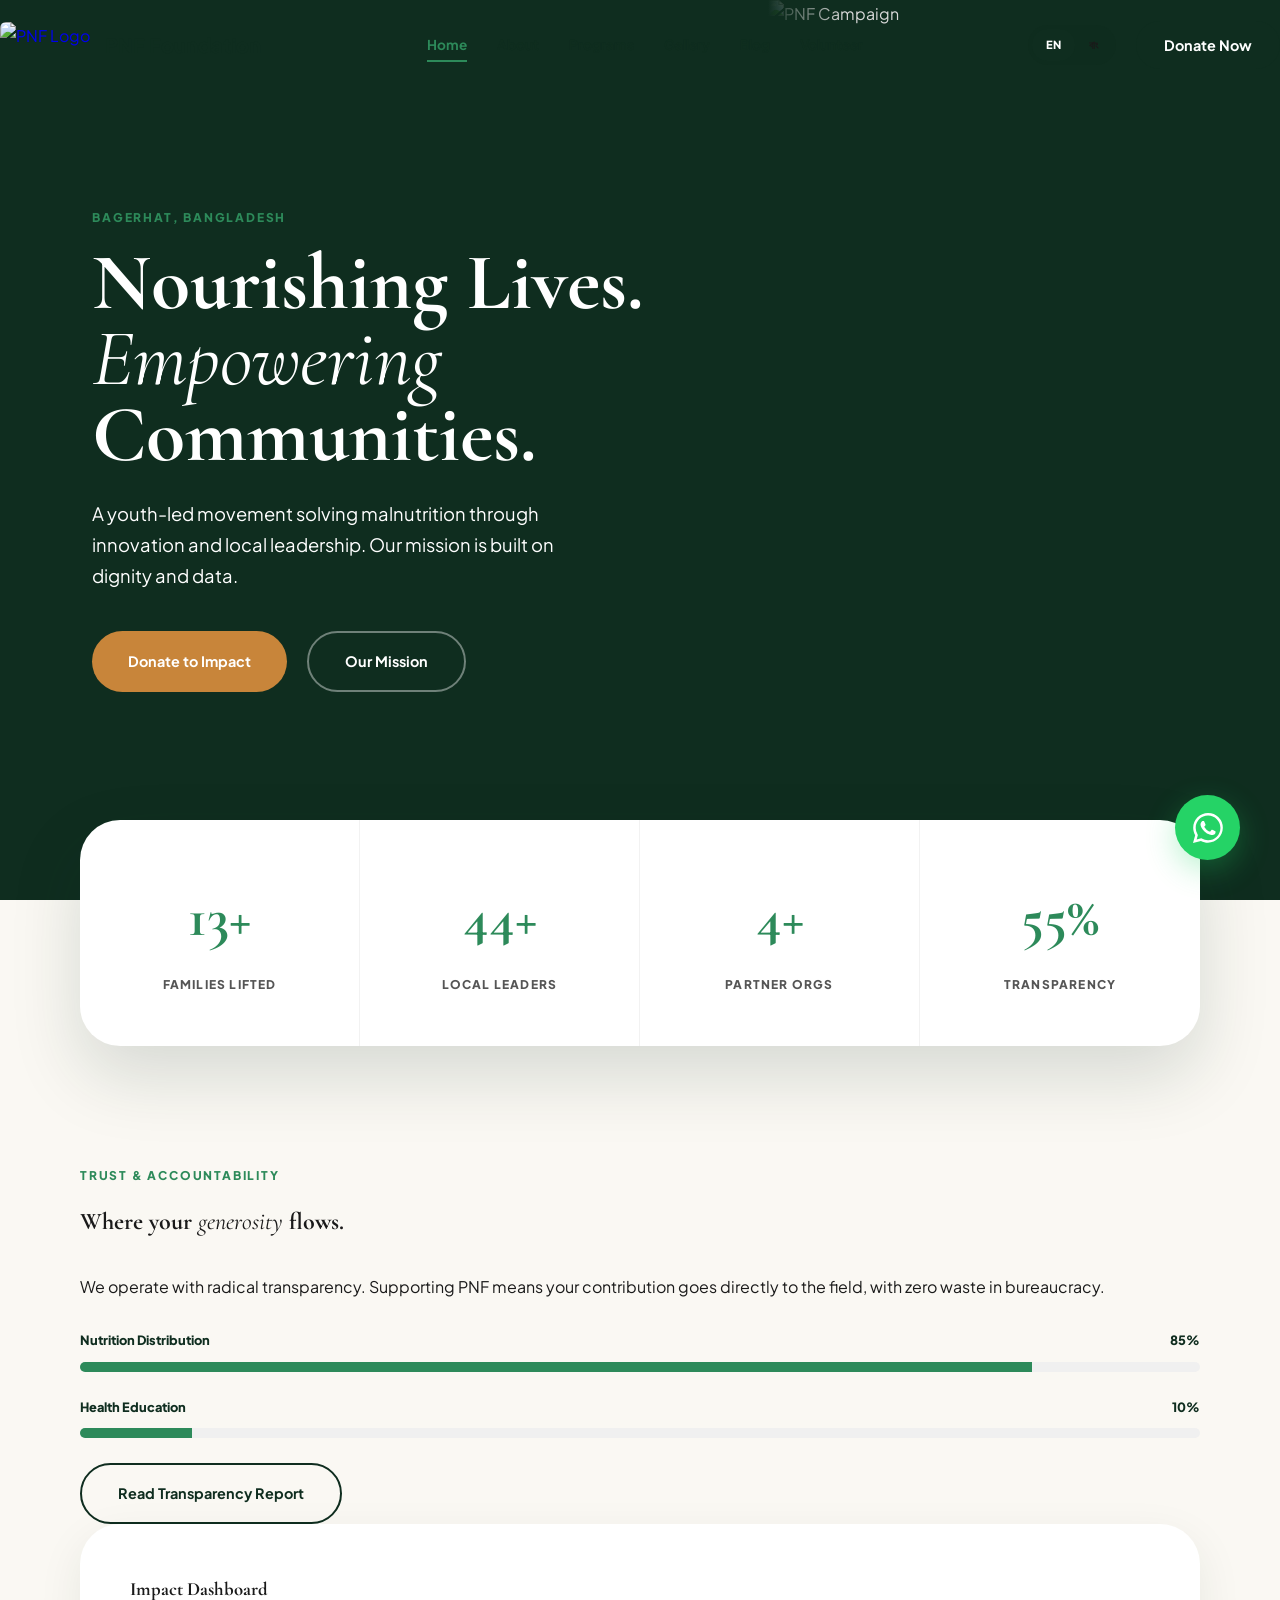
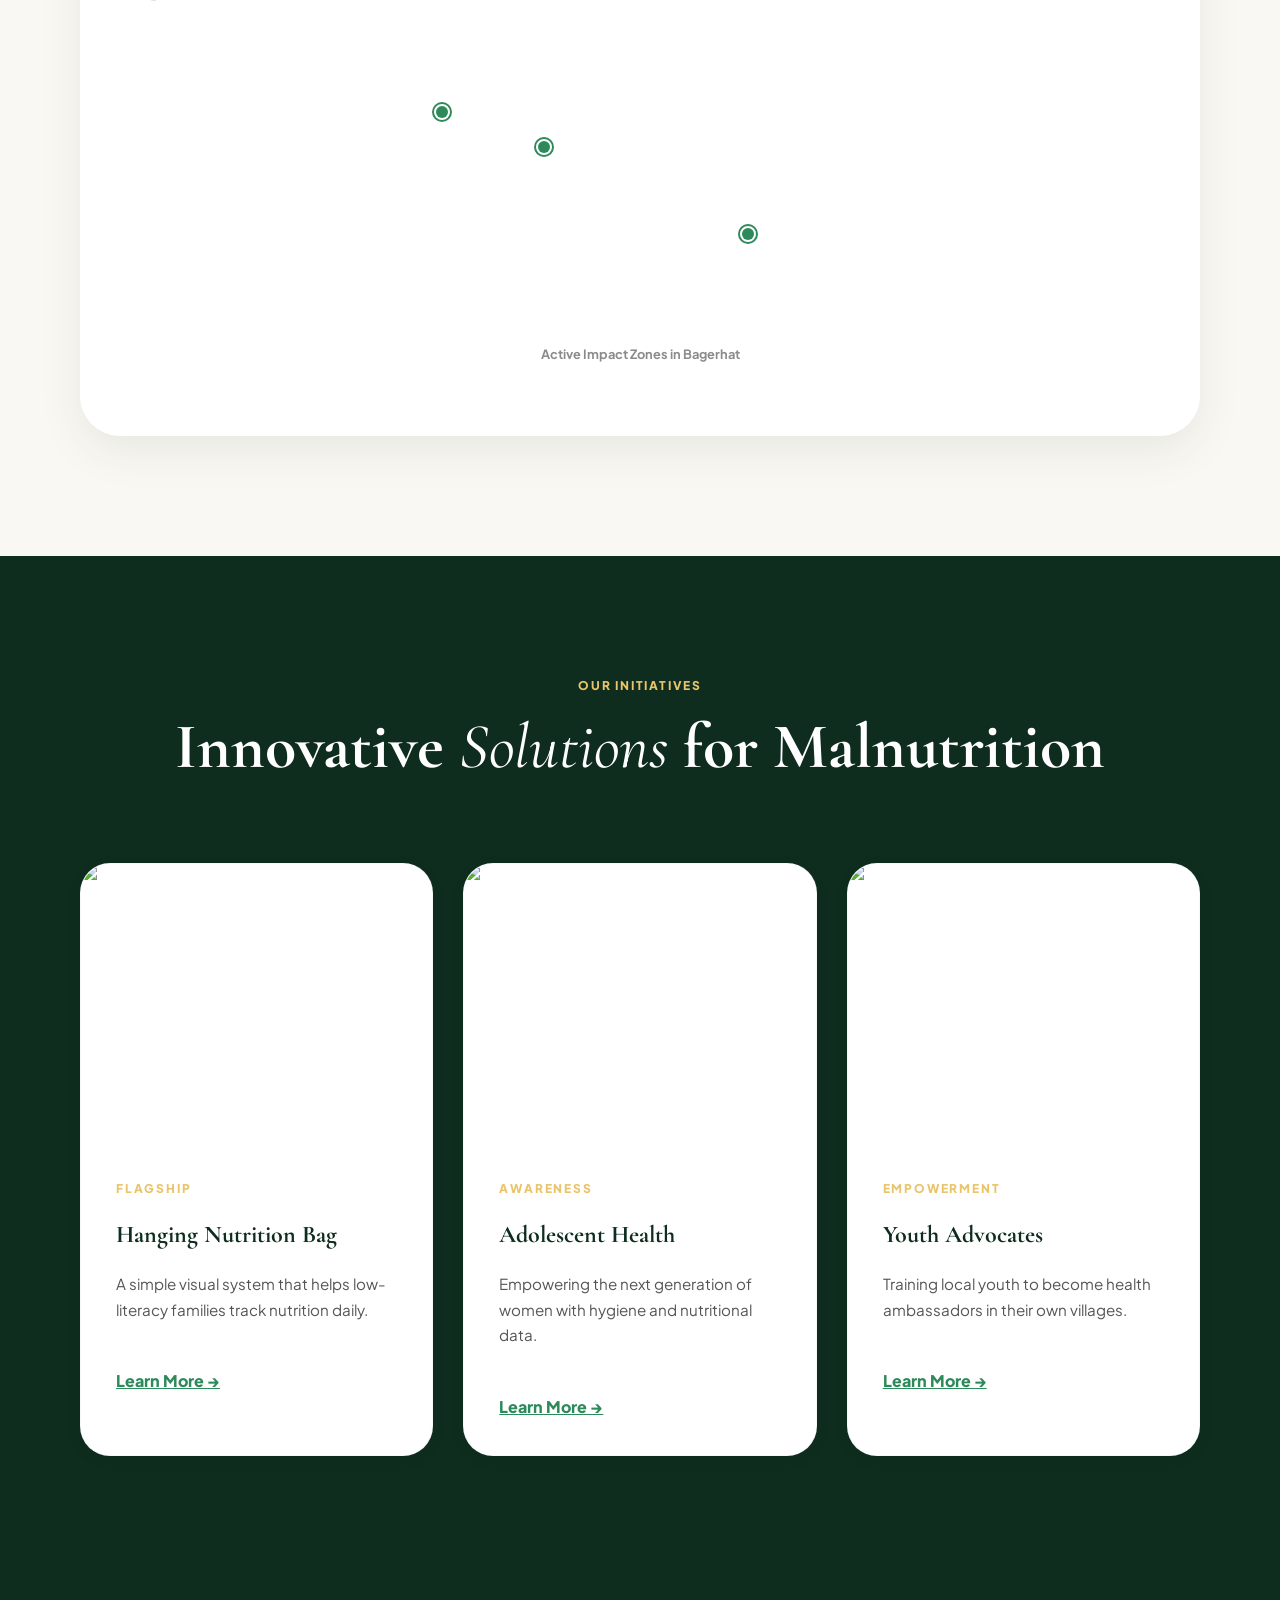
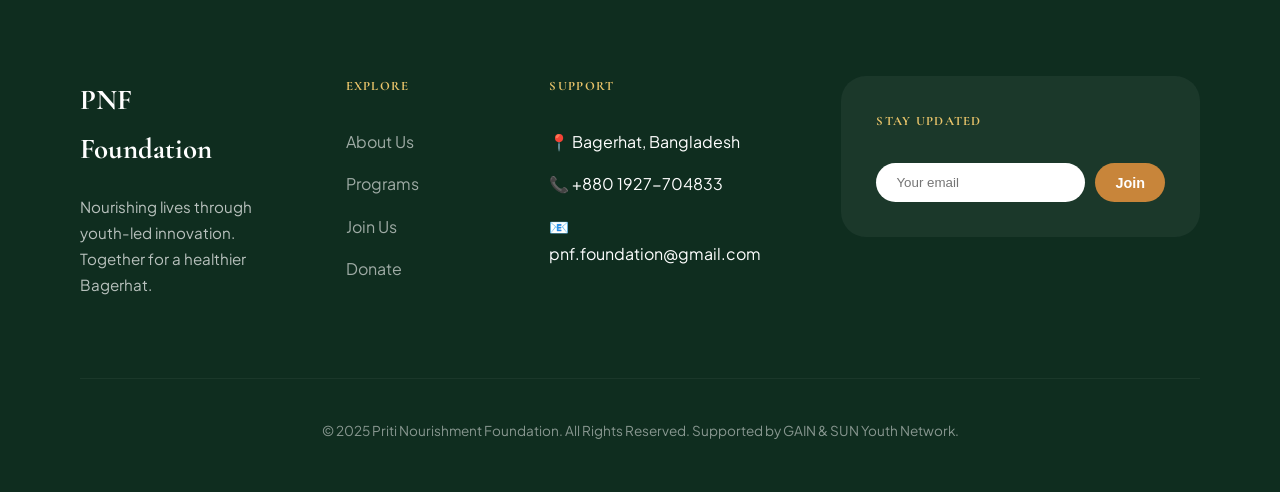
==== index.html @ c85ce401 "reponsive done" ====
<!DOCTYPE html>
<html lang="en">

<head>
    <meta charset="UTF-8">
    <meta name="viewport" content="width=device-width, initial-scale=1.0">
    <title>Priti Nourishment Foundation | Nourishing Hope</title>
    <link rel="stylesheet" href="css/style.css">
    <link
        href="https://fonts.googleapis.com/css2?family=Cormorant+Garamond:ital,wght@0,600;0,700;1,500&family=Plus+Jakarta+Sans:wght@400;600;800&family=Hind+Siliguri:wght@400;700&display=swap"
        rel="stylesheet">
</head>

<body class="lang-en">

    <!-- Navbar -->
    <nav class="navbar">
        <div class="nav-container">
            <a href="index.html" class="logo">
                <img src="data/logo/logo%20of%20pnf.jpeg" alt="PNF Logo">
                <span class="logo-title">PNF Foundation</span>
            </a>
            <div class="nav-links">
                <a href="index.html">Home</a>
                <a href="about.html">About</a>
                <a href="programs.html">Programs</a>
                <a href="gallery.html">Gallery</a>
                <a href="blog.html">Blog</a>
                <a href="volunteer.html">Volunteer</a>
            </div>
            <div class="nav-cta" style="display: flex; align-items: center; gap: 20px;">
                <div class="lang-switcher">
                    <span class="lang-btn active" onclick="switchLang('en')">EN</span>
                    <span class="lang-btn" onclick="switchLang('bn')">বাং</span>
                </div>
                <a href="donate.html" class="btn btn-primary" style="padding: 12px 28px;">Donate Now</a>
            </div>
            <button class="mobile-menu-btn" aria-label="Toggle menu">
                <span></span>
                <span></span>
                <span></span>
            </button>
        </div>
    </nav>

    <!-- Hero Editorial -->
    <section class="hero">
        <div class="hero-content">
            <span class="eyebrow reveal">Bagerhat, Bangladesh</span>
            <h1 class="reveal en-content">Nourishing Lives.<br><span class="serif-italic">Empowering</span> Communities.
            </h1>
            <h1 class="reveal bn-content">জীবন পুষ্টিকর করি।<br><span class="serif-italic">সমাজকে</span> শক্তিশালী করি।
            </h1>
            <p class="reveal en-content">A youth-led movement solving malnutrition through innovation and local
                leadership. Our mission is built on dignity and data.</p>
            <p class="reveal bn-content">বাগেরহাটের তরুণ প্রজন্মের এক উদ্যোগ। উদ্ভাবন এবং নেতৃত্বের মাধ্যমে আমরা
                নিরলসভাবে কাজ করছি পুষ্টিহীনতা দূর করতে।</p>
            <div class="hero-actions reveal" style="display: flex; gap: 20px;">
                <a href="donate.html" class="btn btn-gold">Donate to Impact</a>
                <a href="about.html" class="btn btn-outline"
                    style="border-color: rgba(255,255,255,0.4); color: white;">Our Mission</a>
            </div>
        </div>
        <div class="hero-image">
            <img src="img/Campaign....jpg" alt="PNF Campaign">
        </div>
    </section>

    <!-- Impact Stats Floating -->
    <div class="container reveal">
        <div class="impact-grid">
            <div class="impact-card">
                <span class="impact-num" data-target="25">0</span>
                <p class="en-content">Families Lifted</p>
                <p class="bn-content">সহায়াপ্রাপ্ত পরিবার</p>
            </div>
            <div class="impact-card">
                <span class="impact-num" data-target="80">0</span>
                <p class="en-content">Local Leaders</p>
                <p class="bn-content">সক্রিয় স্বেচ্ছাসেবক</p>
            </div>
            <div class="impact-card">
                <span class="impact-num" data-target="8">0</span>
                <p class="en-content">Partner Orgs</p>
                <p class="bn-content">সহযোগী সংস্থা</p>
            </div>
            <div class="impact-card">
                <span class="impact-num" data-target="100">0</span>
                <p class="en-content">Transparency</p>
                <p class="bn-content">পুরোপুরি স্বচ্ছতা</p>
            </div>
        </div>
    </div>

    <!-- Editorial Feature: Transparency -->
    <section class="section">
        <div class="container editorial-grid">
            <div class="reveal">
                <span class="eyebrow">Trust & Accountability</span>
                <h2 class="en-content">Where your <span class="serif-italic">generosity</span> flows.</h2>
                <h2 class="bn-content">আপনার সাহায্যের <span class="serif-italic">সঠিক</span> ব্যবহার।</h2>
                <p style="margin: 30px 0;">We operate with radical transparency. Supporting PNF means your contribution
                    goes directly to the field, with zero waste in bureaucracy.</p>
                <div class="stat-bar-group">
                    <div class="stat-labels"><span>Nutrition Distribution</span><span>85%</span></div>
                    <div class="stat-track">
                        <div class="stat-fill" style="width: 85%;"></div>
                    </div>
                </div>
                <div class="stat-bar-group">
                    <div class="stat-labels"><span>Health Education</span><span>10%</span></div>
                    <div class="stat-track">
                        <div class="stat-fill" style="width: 10%;"></div>
                    </div>
                </div>
                <a href="about.html" class="btn btn-outline">Read Transparency Report</a>
            </div>
            <div class="reveal">
                <div class="chart-box">
                    <h3 style="margin-bottom: 30px;">Impact Dashboard</h3>
                    <div class="map-placeholder" style="height: 350px;">
                        <div class="map-dot" style="top: 30%; left: 40%;"></div>
                        <div class="map-dot" style="top: 55%; left: 60%;"></div>
                        <div class="map-dot" style="top: 20%; left: 30%;"></div>
                        <p
                            style="position: absolute; bottom: 20px; width: 100%; text-align: center; font-size: 0.8rem; font-weight: 700; opacity: 0.5;">
                            Active Impact Zones in Bagerhat</p>
                    </div>
                </div>
            </div>
        </div>
    </section>

    <!-- Flagship Programs -->
    <section class="section section-dark">
        <div class="container">
            <div class="section-title reveal">
                <span class="eyebrow" style="color: var(--accent-light);">Our Initiatives</span>
                <h2>Innovative <span class="serif-italic">Solutions</span> for Malnutrition</h2>
            </div>
            <div class="grid-3 reveal">
                <div class="card">
                    <div class="card-img-wrap"><img src="img/cam.jpg" alt="Hanging Bag"></div>
                    <div class="card-body">
                        <span class="eyebrow">Flagship</span>
                        <h3>Hanging Nutrition Bag</h3>
                        <p>A simple visual system that helps low-literacy families track nutrition daily.</p>
                        <a href="programs.html"
                            style="margin-top: 25px; display: inline-block; font-weight: 800; color: var(--secondary);">Learn
                            More &rarr;</a>
                    </div>
                </div>
                <div class="card">
                    <div class="card-img-wrap"><img src="img/camp.jpg" alt="Girl Health"></div>
                    <div class="card-body">
                        <span class="eyebrow">Awareness</span>
                        <h3>Adolescent Health</h3>
                        <p>Empowering the next generation of women with hygiene and nutritional data.</p>
                        <a href="programs.html"
                            style="margin-top: 25px; display: inline-block; font-weight: 800; color: var(--secondary);">Learn
                            More &rarr;</a>
                    </div>
                </div>
                <div class="card">
                    <div class="card-img-wrap"><img src="img/IMG_20251107_155551.jpg" alt="Advocacy"></div>
                    <div class="card-body">
                        <span class="eyebrow">Empowerment</span>
                        <h3>Youth Advocates</h3>
                        <p>Training local youth to become health ambassadors in their own villages.</p>
                        <a href="programs.html"
                            style="margin-top: 25px; display: inline-block; font-weight: 800; color: var(--secondary);">Learn
                            More &rarr;</a>
                    </div>
                </div>
            </div>
        </div>
    </section>

    <!-- Footer -->
    <footer class="footer">
        <div class="container">
            <div class="footer-main">
                <div>
                    <span class="footer-logo">PNF Foundation</span>
                    <p style="opacity: 0.7; font-size: 0.95rem;">Nourishing lives through youth-led innovation. Together
                        for a healthier Bagerhat.</p>
                </div>
                <div>
                    <h4>Explore</h4>
                    <ul class="footer-links">
                        <li><a href="about.html">About Us</a></li>
                        <li><a href="programs.html">Programs</a></li>
                        <li><a href="volunteer.html">Join Us</a></li>
                        <li><a href="donate.html">Donate</a></li>
                    </ul>
                </div>
                <div>
                    <h4>Support</h4>
                    <ul class="footer-links">
                        <li>📍 Bagerhat, Bangladesh</li>
                        <li>📞 +880 1927-704833</li>
                        <li>📧 pnf.foundation@gmail.com</li>
                    </ul>
                </div>
                <div>
                    <form class="footer-newsletter">
                        <h4>Stay Updated</h4>
                        <div style="display: flex; gap: 10px; margin-top: 20px;">
                            <input type="email" placeholder="Your email"
                                style="flex: 1; padding: 12px 20px; border-radius: 50px; border: none; outline: none;">
                            <button type="submit" class="btn btn-gold" style="padding: 10px 20px;">Join</button>
                        </div>
                    </form>
                </div>
            </div>
            <div
                style="border-top: 1px solid rgba(255,255,255,0.1); padding-top: 40px; text-align: center; font-size: 0.85rem; opacity: 0.5;">
                &copy; 2025 Priti Nourishment Foundation. All Rights Reserved. Supported by GAIN & SUN Youth Network.
            </div>
        </div>
    </footer>

    <!-- Floating WhatsApp -->
    <a href="https://wa.me/8801927704833" class="wa-float" target="_blank">
        <svg viewBox="0 0 24 24" width="30" height="30" fill="currentColor">
            <path
                d="M17.472 14.382c-.297-.149-1.758-.867-2.03-.967-.273-.099-.471-.148-.67.15-.197.297-.767.966-.94 1.164-.173.199-.347.223-.644.075-.297-.15-1.255-.463-2.39-1.475-.883-.788-1.48-1.761-1.653-2.059-.173-.297-.018-.458.13-.606.134-.133.298-.347.446-.52.149-.174.198-.298.298-.497.099-.198.05-.371-.025-.52-.075-.149-.669-1.612-.916-2.207-.242-.579-.487-.5-.669-.51-.173-.008-.371-.01-.57-.01-.198 0-.52.074-.792.372-.272.297-1.04 1.016-1.04 2.479 0 1.462 1.065 2.875 1.213 3.074.149.198 2.096 3.2 5.077 4.487.709.306 1.262.489 1.694.625.712.227 1.36.195 1.871.118.571-.085 1.758-.719 2.006-1.413.248-.694.248-1.289.173-1.413-.074-.124-.272-.198-.57-.347m-5.421 7.403h-.004a9.87 9.87 0 01-5.031-1.378l-.361-.214-3.741.982.998-3.648-.235-.374a9.86 9.86 0 01-1.51-5.26c.001-5.45 4.436-9.884 9.888-9.884 2.64 0 5.122 1.03 6.988 2.898a9.825 9.825 0 012.893 6.994c-.003 5.45-4.437 9.884-9.885 9.884m8.413-18.297A11.815 11.815 0 0012.05 0C5.495 0 .16 5.335.157 11.892c0 2.096.547 4.142 1.588 5.945L0 24l6.335-1.662c1.72.94 3.659 1.437 5.63 1.437h.005c6.554 0 11.89-5.335 11.893-11.893a11.821 11.821 0 00-3.48-8.413Z" />
        </svg>
    </a>

    <script src="js/main.js"></script>
</body>

</html>
---- css/style.css ----
:root {
    /* Premium Color Palette */
    --primary: #0f2d1f;
    --primary-light: #1b4332;
    --secondary: #2d8a5a;
    --accent: #c8853a;
    --accent-light: #e9c46a;
    --bg-cream: #faf8f3;
    --bg-white: #ffffff;
    --glass: rgba(255, 255, 255, 0.85);
    --text-main: #1a1a1a;
    --text-muted: #555555;

    /* Typography */
    --font-heading: 'Cormorant Garamond', serif;
    --font-body: 'Plus Jakarta Sans', sans-serif;
    --font-bengali: 'Hind Siliguri', sans-serif;

    /* UI Tokens */
    --shadow-sm: 0 4px 20px rgba(0, 0, 0, 0.03);
    --shadow-md: 0 15px 45px rgba(15, 45, 31, 0.08);
    --shadow-lg: 0 30px 70px rgba(15, 45, 31, 0.15);
    --transition-smooth: all 0.6s cubic-bezier(0.16, 1, 0.3, 1);
    --transition-fast: all 0.3s ease;
    --container-width: 1400px;
}

/* Global Foundations */
* {
    margin: 0;
    padding: 0;
    box-sizing: border-box;
}

html {
    scroll-behavior: smooth;
    overflow-x: hidden;
}

body {
    font-family: var(--font-body);
    background-color: var(--bg-cream);
    color: var(--text-main);
    line-height: 1.7;
    -webkit-font-smoothing: antialiased;
}

img,
video {
    max-width: 100%;
    height: auto;
    display: block;
}

/* Common Layouts */
.container {
    max-width: var(--container-width);
    margin: 0 auto;
    padding: 0 40px;
}

.section {
    padding: 120px 0;
}

.section-dark {
    background: var(--primary);
    color: white;
}

.section-title {
    margin-bottom: 80px;
    text-align: center;
}

.section-title.left {
    text-align: left;
}

.section-title h2 {
    font-family: var(--font-heading);
    font-size: clamp(2.5rem, 5vw, 4rem);
    line-height: 1.1;
    margin-bottom: 20px;
    color: var(--primary);
}

.section-dark .section-title h2 {
    color: white;
}

/* Grid Systems */
.grid-2 {
    display: grid;
    grid-template-columns: 1fr 1fr;
    gap: 60px;
    align-items: center;
}

.grid-3 {
    display: grid;
    grid-template-columns: repeat(auto-fit, minmax(320px, 1fr));
    gap: 30px;
}

.grid-4 {
    display: grid;
    grid-template-columns: repeat(auto-fit, minmax(250px, 1fr));
    gap: 20px;
}

/* Typography Helpers */
h1,
h2,
h3,
h4 {
    font-family: var(--font-heading);
    font-weight: 700;
}

.serif-italic {
    font-style: italic;
    font-weight: 400;
}

.eyebrow {
    text-transform: uppercase;
    letter-spacing: 0.15em;
    font-size: 0.75rem;
    font-weight: 800;
    color: var(--secondary);
    display: block;
    margin-bottom: 1rem;
}

.section-dark .eyebrow {
    color: var(--accent-light);
}

/* Language Management */
.bn-content {
    display: none;
}

body.lang-bn .en-content {
    display: none;
}

body.lang-bn .bn-content {
    display: block;
}

body.lang-bn h1,
body.lang-bn h2,
body.lang-bn h3,
body.lang-bn .impact-num {
    font-family: var(--font-bengali);
}

/* Navigation */
.navbar {
    position: fixed;
    top: 0;
    left: 0;
    width: 100%;
    height: 90px;
    display: flex;
    align-items: center;
    z-index: 1100;
    transition: var(--transition-smooth);
}

.navbar.scrolled {
    height: 75px;
    background: var(--glass);
    backdrop-filter: blur(15px);
    box-shadow: var(--shadow-sm);
    border-bottom: 1px solid rgba(15, 45, 31, 0.05);
}

.nav-container {
    display: flex;
    justify-content: space-between;
    align-items: center;
    width: 100%;
}

.logo {
    display: flex;
    align-items: center;
    gap: 15px;
    text-decoration: none;
}

.logo img {
    height: 45px;
    border-radius: 6px;
}

.logo-title {
    font-size: 1.25rem;
    font-weight: 800;
    color: var(--primary);
}

.nav-links {
    display: flex;
    gap: 30px;
}

.nav-links a {
    font-size: 0.85rem;
    font-weight: 700;
    color: var(--primary);
    text-decoration: none;
    position: relative;
    opacity: 0.8;
    transition: var(--transition-fast);
}

.nav-links a.active,
.nav-links a:hover {
    opacity: 1;
    color: var(--secondary);
}

.nav-links a::after {
    content: '';
    position: absolute;
    bottom: -5px;
    left: 0;
    width: 0;
    height: 2px;
    background: var(--secondary);
    transition: var(--transition-fast);
}

.nav-links a.active::after {
    width: 100%;
}

/* Buttons */
.btn {
    display: inline-flex;
    align-items: center;
    justify-content: center;
    padding: 16px 36px;
    border-radius: 100px;
    font-weight: 700;
    font-size: 0.9rem;
    cursor: pointer;
    transition: var(--transition-smooth);
    border: none;
    text-decoration: none;
    gap: 8px;
}

.btn-primary {
    background: var(--primary);
    color: white;
}

.btn-primary:hover {
    background: var(--secondary);
    transform: translateY(-3px);
    box-shadow: var(--shadow-md);
}

.btn-gold {
    background: var(--accent);
    color: white;
}

.btn-gold:hover {
    background: var(--primary);
    transform: translateY(-3px);
    box-shadow: var(--shadow-md);
}

.btn-outline {
    border: 2px solid var(--primary);
    color: var(--primary);
    background: transparent;
}

.btn-outline:hover {
    background: var(--primary);
    color: white;
}

/* Language Switcher */
.lang-switcher {
    display: flex;
    background: rgba(15, 45, 31, 0.05);
    padding: 4px;
    border-radius: 20px;
    cursor: pointer;
}

.lang-btn {
    padding: 6px 14px;
    border-radius: 15px;
    font-size: 0.7rem;
    font-weight: 800;
    transition: var(--transition-fast);
}

.lang-btn.active {
    background: var(--primary);
    color: white;
}

/* Hero Component */
.hero {
    height: 100vh;
    display: grid;
    grid-template-columns: 1.2fr 0.8fr;
    background-color: var(--primary);
    color: white;
    position: relative;
    overflow: hidden;
}

.hero-content {
    padding: 0 8% 0 12%;
    display: flex;
    flex-direction: column;
    justify-content: center;
    z-index: 5;
}

.hero h1 {
    font-size: clamp(3rem, 8vw, 5rem);
    line-height: 0.95;
    margin-bottom: 25px;
    color: white;
}

.hero p {
    font-size: 1.15rem;
    opacity: 0.8;
    margin-bottom: 40px;
    max-width: 500px;
}

.hero-image {
    position: relative;
    height: 100%;
    overflow: hidden;
}

.hero-image img {
    width: 100%;
    height: 100%;
    object-fit: cover;
    filter: brightness(0.85);
    transition: 10s linear;
}

.hero:hover .hero-image img {
    transform: scale(1.1);
}

.hero-image::after {
    content: '';
    position: absolute;
    inset: 0;
    background: linear-gradient(90deg, var(--primary) 0%, transparent 15%);
}

/* Global Reveal System */
.reveal {
    opacity: 0;
    transform: translateY(40px);
    transition: var(--transition-smooth);
}

.reveal.active {
    opacity: 1;
    transform: translateY(0);
}

/* Impact Grid */
.impact-grid {
    display: grid;
    grid-template-columns: repeat(4, 1fr);
    background: var(--bg-white);
    border-radius: 40px;
    box-shadow: var(--shadow-lg);
    margin-top: -80px;
    position: relative;
    z-index: 20;
    overflow: hidden;
}

.impact-card {
    padding: 50px 30px;
    text-align: center;
    border-right: 1px solid rgba(0, 0, 0, 0.05);
    transition: var(--transition-fast);
}

.impact-card:last-child {
    border-right: none;
}

.impact-card:hover {
    background: var(--bg-cream);
}

.impact-num {
    font-size: 3.5rem;
    font-weight: 700;
    color: var(--secondary);
    font-family: var(--font-heading);
    display: block;
}

.impact-card p {
    font-size: 0.75rem;
    text-transform: uppercase;
    font-weight: 800;
    letter-spacing: 0.1em;
    color: var(--text-muted);
    margin-top: 10px;
}

/* Content Cards */
.card {
    background: white;
    border-radius: 30px;
    overflow: hidden;
    box-shadow: var(--shadow-sm);
    border: 1px solid rgba(0, 0, 0, 0.03);
    transition: var(--transition-smooth);
    height: 100%;
    display: flex;
    flex-direction: column;
}

.card:hover {
    transform: translateY(-15px);
    box-shadow: var(--shadow-lg);
}

.card-img-wrap {
    height: 280px;
    overflow: hidden;
}

.card-img-wrap img {
    width: 100%;
    height: 100%;
    object-fit: cover;
    transition: var(--transition-smooth);
}

.card:hover .card-img-wrap img {
    transform: scale(1.1);
}

.card-body {
    padding: 35px;
    flex-grow: 1;
    display: flex;
    flex-direction: column;
}

.card-body h3 {
    font-size: 1.5rem;
    margin-bottom: 15px;
    color: var(--primary);
}

.card-body p {
    color: var(--text-muted);
    font-size: 0.95rem;
    margin-bottom: 20px;
}

/* Transparency / Charts */
.stat-bar-group {
    margin-bottom: 25px;
}

.stat-labels {
    display: flex;
    justify-content: space-between;
    margin-bottom: 10px;
    font-weight: 800;
    font-size: 0.8rem;
    color: var(--primary);
}

.stat-track {
    height: 10px;
    background: #f0f0f0;
    border-radius: 20px;
    overflow: hidden;
}

.stat-fill {
    height: 100%;
    background: var(--secondary);
    width: 0;
    transition: width 1.5s cubic-bezier(0.16, 1, 0.3, 1);
}

.chart-box {
    background: white;
    padding: 50px;
    border-radius: 40px;
    box-shadow: var(--shadow-md);
}

/* Map Component */
.map-placeholder {
    width: 100%;
    background: var(--light);
    border-radius: 20px;
    position: relative;
    overflow: hidden;
    display: flex;
    align-items: center;
    justify-content: center;
}

.map-dot {
    position: absolute;
    width: 12px;
    height: 12px;
    background: var(--secondary);
    border-radius: 50%;
    display: block;
}

.map-dot::after {
    content: '';
    position: absolute;
    inset: -4px;
    border: 2px solid var(--secondary);
    border-radius: 50%;
    animation: ripple 2s infinite;
}

@keyframes ripple {
    0% {
        transform: scale(1);
        opacity: 1;
    }

    100% {
        transform: scale(3);
        opacity: 0;
    }
}

/* Team Grid (About Page) */
.team-grid {
    display: grid;
    grid-template-columns: repeat(auto-fill, minmax(280px, 1fr));
    gap: 30px;
    margin-top: 50px;
}

/* Milestone Timeline (About Page) */
.milestone-row {
    display: flex;
    gap: 40px;
    margin-bottom: 50px;
    position: relative;
}

.milestone-year {
    font-size: 2.5rem;
    font-weight: 800;
    color: var(--secondary);
    opacity: 0.2;
    min-width: 100px;
    font-family: var(--font-heading);
}

.milestone-content h4 {
    font-size: 1.5rem;
    margin-bottom: 10px;
    color: var(--primary);
}

/* Gallery (Gallery Page) */
.gallery-grid {
    display: grid;
    grid-template-columns: repeat(auto-fill, minmax(320px, 1fr));
    gap: 20px;
}

.gallery-item {
    border-radius: 20px;
    overflow: hidden;
    position: relative;
    height: 350px;
    cursor: pointer;
}

.gallery-item img {
    width: 100%;
    height: 100%;
    object-fit: cover;
    transition: var(--transition-smooth);
}

.gallery-overlay {
    position: absolute;
    inset: 0;
    background: rgba(15, 45, 31, 0.8);
    display: flex;
    flex-direction: column;
    align-items: center;
    justify-content: center;
    color: white;
    opacity: 0;
    transition: var(--transition-fast);
    padding: 30px;
    text-align: center;
}

.gallery-item:hover .gallery-overlay {
    opacity: 1;
}

.gallery-item:hover img {
    transform: scale(1.1);
}

/* Blog Filters (Blog Page) */
.filter-container {
    display: flex;
    justify-content: center;
    gap: 15px;
    margin-bottom: 50px;
}

.filter-btn {
    padding: 10px 25px;
    border-radius: 50px;
    background: white;
    border: 1px solid #ddd;
    font-weight: 700;
    color: var(--text-muted);
    cursor: pointer;
    transition: 0.3s;
}

.filter-btn.active {
    background: var(--primary);
    color: white;
    border-color: var(--primary);
}

/* Forms (Volunteer / Contact) */
.form-group {
    margin-bottom: 25px;
}

.form-group label {
    display: block;
    margin-bottom: 10px;
    font-weight: 700;
    font-size: 0.85rem;
    color: var(--primary);
    text-transform: uppercase;
}

.form-group input,
.form-group select,
.form-group textarea {
    width: 100%;
    padding: 15px 20px;
    border-radius: 12px;
    border: 1px solid #e0e0e0;
    font-family: inherit;
    font-size: 1rem;
    transition: var(--transition-fast);
    appearance: none;
}

.form-group input:focus,
.form-group select:focus,
.form-group textarea:focus {
    outline: none;
    border-color: var(--secondary);
    box-shadow: 0 0 0 4px rgba(45, 138, 90, 0.1);
}

/* FAQ Accordion (Volunteer Page) */
.faq-container {
    max-width: 850px;
    margin: 0 auto;
}

.faq-item {
    background: white;
    border-radius: 20px;
    margin-bottom: 15px;
    border: 1px solid rgba(0, 0, 0, 0.03);
    overflow: hidden;
}

.faq-question {
    padding: 25px 35px;
    font-weight: 700;
    color: var(--primary);
    display: flex;
    justify-content: space-between;
    align-items: center;
    cursor: pointer;
    transition: 0.3s;
}

.faq-question:hover {
    background: #fcfcfc;
}

.faq-icon {
    transition: transform 0.4s;
    color: var(--secondary);
}

.faq-answer {
    padding: 0 35px;
    max-height: 0;
    overflow: hidden;
    color: var(--text-muted);
    transition: var(--transition-smooth);
}

.faq-item.active .faq-answer {
    padding-bottom: 30px;
    max-height: 300px;
}

.faq-item.active .faq-icon {
    transform: rotate(180deg);
}

/* Donation Impact (Donate Page) */
.amount-grid {
    display: grid;
    grid-template-columns: repeat(3, 1fr);
    gap: 15px;
    margin-bottom: 30px;
}

.amount-btn {
    padding: 18px;
    border: 2px solid #eee;
    border-radius: 15px;
    cursor: pointer;
    font-weight: 800;
    text-align: center;
    transition: 0.3s;
}

.amount-btn.active {
    background: var(--secondary);
    color: white;
    border-color: var(--secondary);
}

.impact-display-box {
    background: var(--bg-white);
    border: 2px dashed var(--secondary);
    padding: 30px;
    border-radius: 20px;
    margin-bottom: 40px;
    text-align: center;
}

/* Footer Section */
.footer {
    background: var(--primary);
    color: white;
    padding: 100px 0 50px;
}

.footer-main {
    display: grid;
    grid-template-columns: 1.5fr 1fr 1fr 1.5fr;
    gap: 80px;
    margin-bottom: 80px;
}

.footer-logo {
    font-size: 1.8rem;
    font-weight: 800;
    font-family: var(--font-heading);
    color: white;
    text-decoration: none;
    display: block;
    margin-bottom: 20px;
}

.footer h4 {
    color: var(--accent-light);
    text-transform: uppercase;
    letter-spacing: 0.1em;
    font-size: 0.8rem;
    margin-bottom: 30px;
}

.footer-links li {
    margin-bottom: 15px;
    list-style: none;
}

.footer-links a {
    color: rgba(255, 255, 255, 0.6);
    text-decoration: none;
    transition: 0.3s;
}

.footer-links a:hover {
    color: white;
    padding-left: 5px;
}

.footer-newsletter {
    background: rgba(255, 255, 255, 0.05);
    padding: 35px;
    border-radius: 25px;
}

/* WhatsApp Float */
.wa-float {
    position: fixed;
    bottom: 40px;
    right: 40px;
    width: 65px;
    height: 65px;
    background: #25d366;
    color: white;
    border-radius: 50%;
    display: flex;
    align-items: center;
    justify-content: center;
    box-shadow: 0 10px 30px rgba(37, 211, 102, 0.3);
    z-index: 1000;
    transition: var(--transition-smooth);
}

.wa-float:hover {
    transform: scale(1.1) rotate(10deg);
}

/* --- RESPONSIVE DESIGN SYSTEM --- */

/* Mobile Menu Button (Hamburger) */
.mobile-menu-btn {
    display: none;
    flex-direction: column;
    justify-content: space-between;
    width: 30px;
    height: 22px;
    background: transparent;
    border: none;
    cursor: pointer;
    padding: 0;
    z-index: 1200;
}

.mobile-menu-btn span {
    width: 100%;
    height: 3px;
    background-color: var(--primary);
    border-radius: 10px;
    transition: var(--transition-smooth);
    transform-origin: center;
}

.navbar:not(.scrolled) .mobile-menu-btn span {
    background-color: var(--primary);
}

.mobile-menu-btn.active span:nth-child(1) {
    transform: translateY(9.5px) rotate(45deg);
}

.mobile-menu-btn.active span:nth-child(2) {
    opacity: 0;
    transform: scale(0);
}

.mobile-menu-btn.active span:nth-child(3) {
    transform: translateY(-9.5px) rotate(-45deg);
}

/* Large Screens */
@media (min-width: 1441px) {
    .container {
        max-width: 1600px;
    }
}

/* Desktop Defaults */
@media (max-width: 1440px) {
    :root {
        --container-width: 1200px;
    }
}

/* Tablets & Small Laptops */
@media (max-width: 1024px) {
    .section {
        padding: 80px 0;
    }

    .container {
        padding: 0 30px;
    }

    .mobile-menu-btn {
        display: flex;
    }

    .nav-links {
        position: fixed;
        top: 0;
        right: -100%;
        width: 100%;
        height: 100vh;
        background: var(--bg-white);
        flex-direction: column;
        align-items: center;
        justify-content: center;
        padding: 50px;
        transition: var(--transition-smooth);
        z-index: 1100;
        gap: 30px;
    }

    .nav-links.active {
        right: 0;
    }

    .nav-links a {
        font-size: 2rem;
        color: var(--primary) !important;
    }

    .nav-cta {
        display: none !important;
    }

    .hero {
        height: auto;
        min-height: 60vh;
        grid-template-columns: 1fr;
    }

    .hero-content {
        padding: 140px 30px 60px;
        text-align: center;
        align-items: center;
    }

    .hero-image {
        height: 400px;
    }

    .hero-image::after {
        background: linear-gradient(180deg, var(--primary) 0%, transparent 30%);
    }

    .impact-grid {
        grid-template-columns: repeat(2, 1fr);
        margin-top: -50px;
    }

    .impact-card {
        padding: 40px 20px;
    }

    .impact-card:nth-child(2) {
        border-right: none;
    }

    .impact-card:nth-child(n+3) {
        border-top: 1px solid rgba(0, 0, 0, 0.05);
    }

    .editorial-grid {
        grid-template-columns: 1fr;
        gap: 60px;
    }

    .footer-main {
        grid-template-columns: 1fr 1fr;
        gap: 50px;
    }
}

/* Mobile Devices */
@media (max-width: 767px) {
    .section-title h2 {
        font-size: 2.5rem;
    }

    .grid-2,
    .grid-3,
    .grid-4 {
        grid-template-columns: 1fr;
    }

    .footer-main {
        grid-template-columns: 1fr;
        text-align: center;
    }

    .footer-logo {
        margin: 0 auto 20px;
    }

    .footer-newsletter form {
        flex-direction: column;
    }

    .parallax-header {
        height: 45vh;
    }

    .vision-mission-cards {
        grid-template-columns: 1fr;
    }

    .timeline-item-premium {
        padding-left: 40px;
    }

    .timeline-dot {
        left: 11px;
    }
}

/* Extra Small Devices */
@media (max-width: 480px) {
    .hero h1 {
        font-size: 2.2rem;
    }

    .impact-grid {
        grid-template-columns: 1fr;
    }

    .impact-card {
        border-right: none !important;
        border-bottom: 1px solid rgba(0, 0, 0, 0.05);
    }

    .hero-actions {
        flex-direction: column;
        width: 100%;
    }

    .btn {
        width: 100%;
    }

    .wa-float {
        width: 55px;
        height: 55px;
        bottom: 25px;
        right: 25px;
    }
}
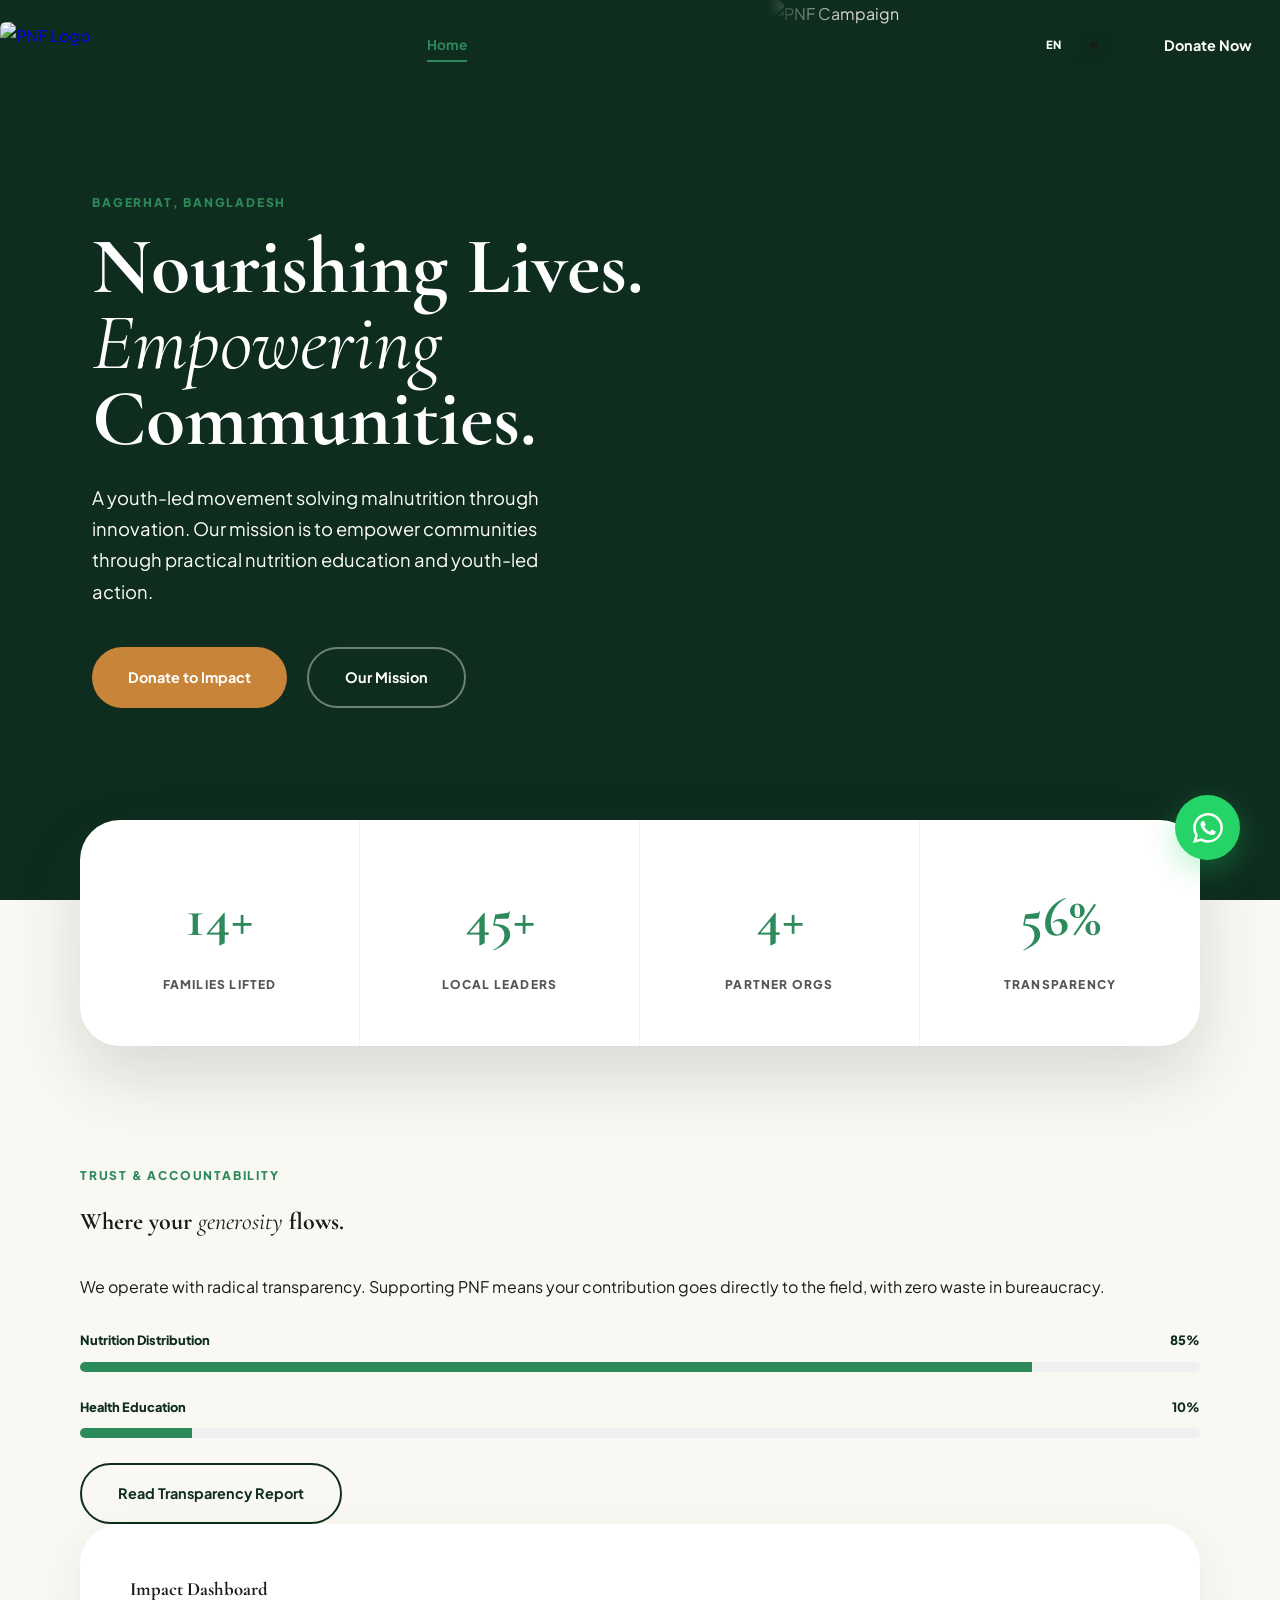
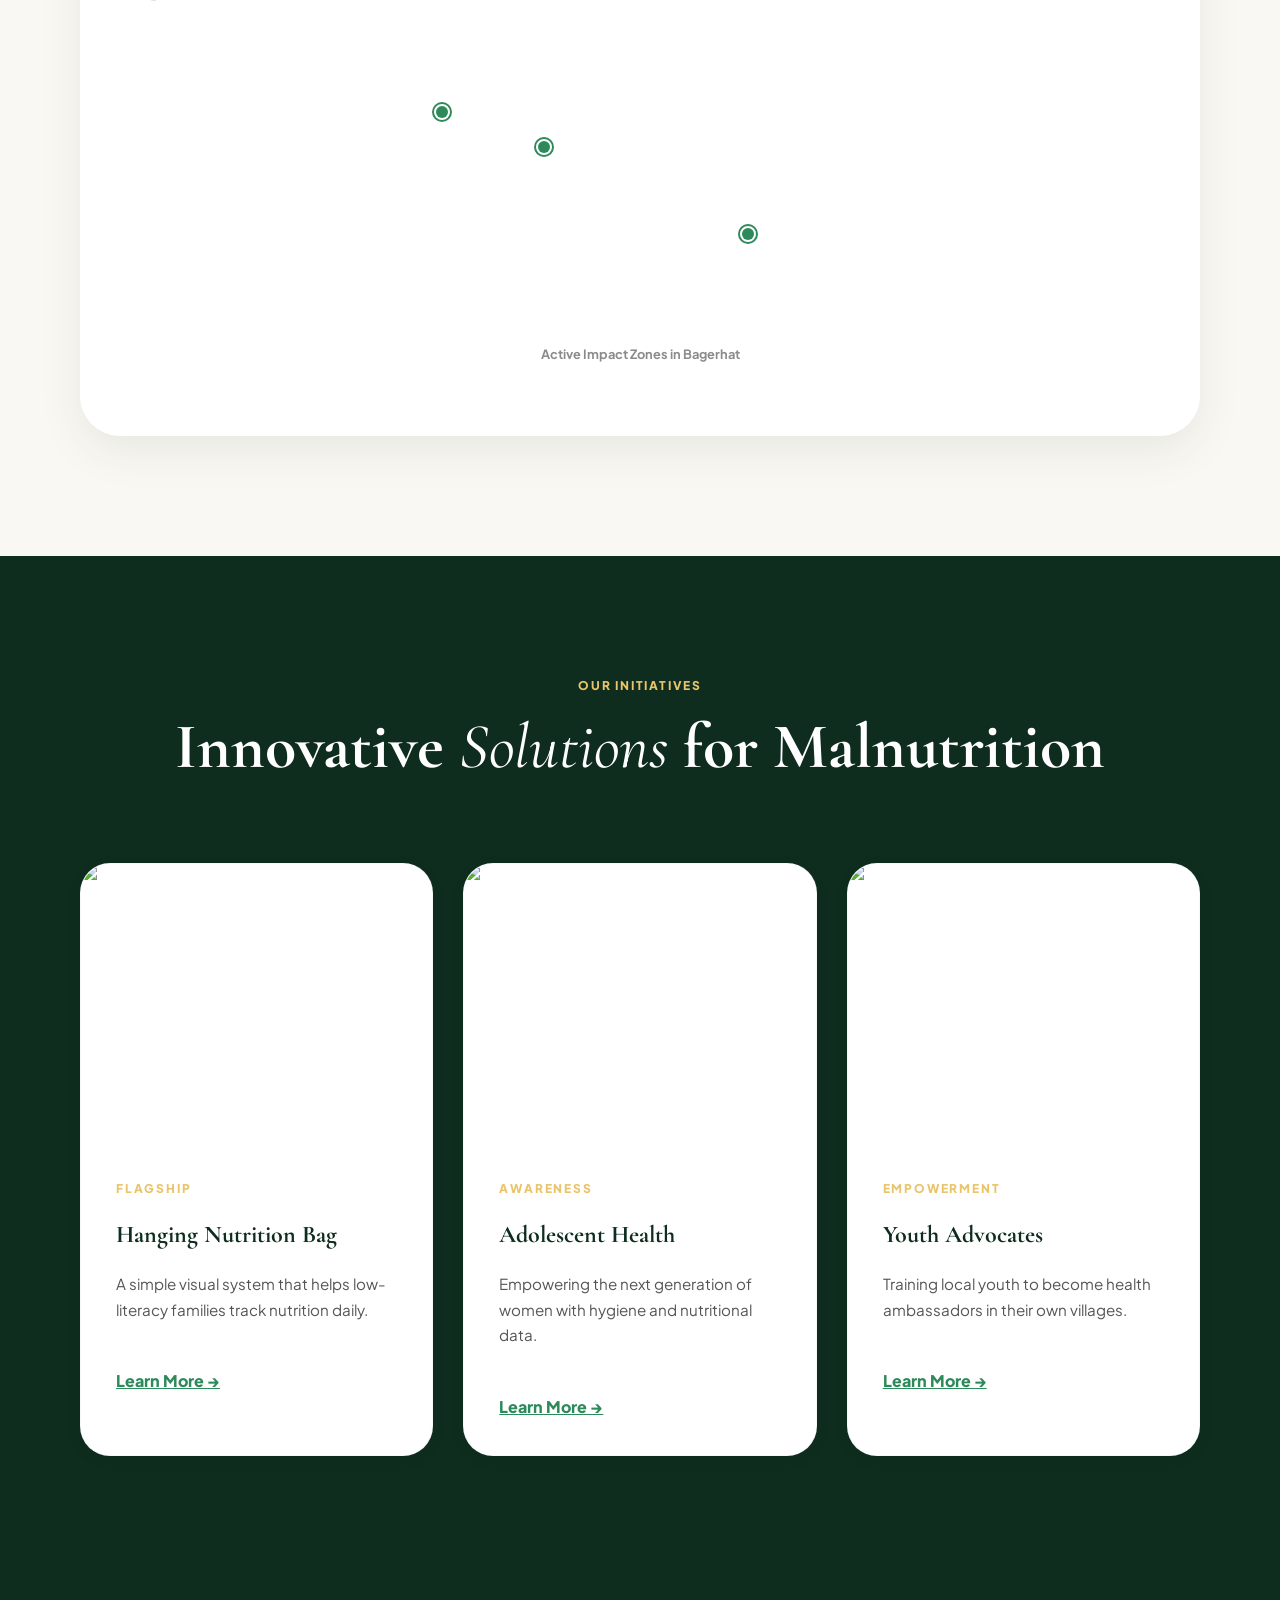
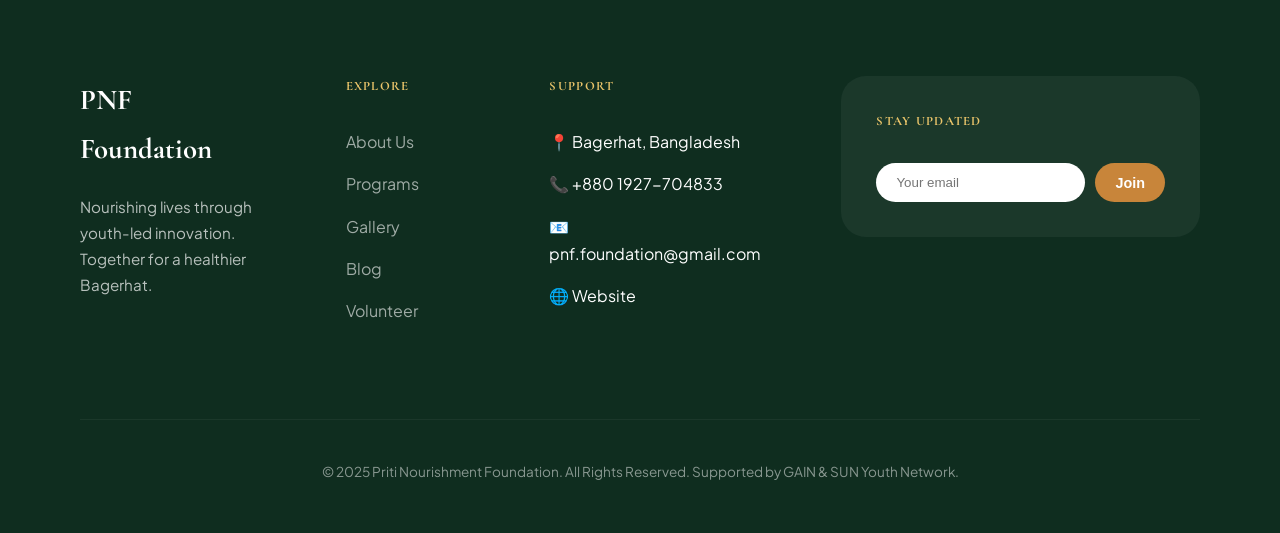
==== commit b9f536b9: "u" ====
--- a/index.html
+++ b/index.html
@@ -13,7 +13,7 @@
 
 <body class="lang-en">
 
-    <!-- Navbar -->
+        <!-- Navbar -->
     <nav class="navbar">
         <div class="nav-container">
             <a href="index.html" class="logo">
@@ -21,19 +21,19 @@
                 <span class="logo-title">PNF Foundation</span>
             </a>
             <div class="nav-links">
-                <a href="index.html">Home</a>
-                <a href="about.html">About</a>
-                <a href="programs.html">Programs</a>
-                <a href="gallery.html">Gallery</a>
-                <a href="blog.html">Blog</a>
-                <a href="volunteer.html">Volunteer</a>
+                <a href="index.html" class="active">Home</a>
+                <a href="about.html" class="">About</a>
+                <a href="programs.html" class="">Programs</a>
+                <a href="gallery.html" class="">Gallery</a>
+                <a href="blog.html" class="">Blog</a>
+                <a href="volunteer.html" class="">Volunteer</a>
             </div>
             <div class="nav-cta" style="display: flex; align-items: center; gap: 20px;">
                 <div class="lang-switcher">
                     <span class="lang-btn active" onclick="switchLang('en')">EN</span>
                     <span class="lang-btn" onclick="switchLang('bn')">বাং</span>
                 </div>
-                <a href="donate.html" class="btn btn-primary" style="padding: 12px 28px;">Donate Now</a>
+                <a href="donate.html" class="btn btn-primary " style="padding: 12px 28px;">Donate Now</a>
             </div>
             <button class="mobile-menu-btn" aria-label="Toggle menu">
                 <span></span>
@@ -51,8 +51,7 @@
             </h1>
             <h1 class="reveal bn-content">জীবন পুষ্টিকর করি।<br><span class="serif-italic">সমাজকে</span> শক্তিশালী করি।
             </h1>
-            <p class="reveal en-content">A youth-led movement solving malnutrition through innovation and local
-                leadership. Our mission is built on dignity and data.</p>
+            <p class="reveal en-content">A youth-led movement solving malnutrition through innovation. Our mission is to empower communities through practical nutrition education and youth-led action.</p>
             <p class="reveal bn-content">বাগেরহাটের তরুণ প্রজন্মের এক উদ্যোগ। উদ্ভাবন এবং নেতৃত্বের মাধ্যমে আমরা
                 নিরলসভাবে কাজ করছি পুষ্টিহীনতা দূর করতে।</p>
             <div class="hero-actions reveal" style="display: flex; gap: 20px;">
@@ -176,22 +175,22 @@
         </div>
     </section>
 
-    <!-- Footer -->
+        <!-- Footer -->
     <footer class="footer">
         <div class="container">
             <div class="footer-main">
                 <div>
                     <span class="footer-logo">PNF Foundation</span>
-                    <p style="opacity: 0.7; font-size: 0.95rem;">Nourishing lives through youth-led innovation. Together
-                        for a healthier Bagerhat.</p>
+                    <p style="opacity: 0.7; font-size: 0.95rem; margin-top: 15px;">Nourishing lives through youth-led innovation. Together for a healthier Bagerhat.</p>
                 </div>
                 <div>
                     <h4>Explore</h4>
                     <ul class="footer-links">
                         <li><a href="about.html">About Us</a></li>
                         <li><a href="programs.html">Programs</a></li>
-                        <li><a href="volunteer.html">Join Us</a></li>
-                        <li><a href="donate.html">Donate</a></li>
+                        <li><a href="gallery.html">Gallery</a></li>
+                        <li><a href="blog.html">Blog</a></li>
+                        <li><a href="volunteer.html">Volunteer</a></li>
                     </ul>
                 </div>
                 <div>
@@ -200,21 +199,20 @@
                         <li>📍 Bagerhat, Bangladesh</li>
                         <li>📞 +880 1927-704833</li>
                         <li>📧 pnf.foundation@gmail.com</li>
+                        <li>🌐 <a href="https://pnf-foundation.vercel.app" style="color: inherit; text-decoration: none;">Website</a></li>
                     </ul>
                 </div>
                 <div>
-                    <form class="footer-newsletter">
+                    <form class="footer-newsletter" onsubmit="event.preventDefault(); alert('Subscribed!')">
                         <h4>Stay Updated</h4>
                         <div style="display: flex; gap: 10px; margin-top: 20px;">
-                            <input type="email" placeholder="Your email"
-                                style="flex: 1; padding: 12px 20px; border-radius: 50px; border: none; outline: none;">
+                            <input type="email" placeholder="Your email" style="flex: 1; padding: 12px 20px; border-radius: 50px; border: none; outline: none;" required>
                             <button type="submit" class="btn btn-gold" style="padding: 10px 20px;">Join</button>
                         </div>
                     </form>
                 </div>
             </div>
-            <div
-                style="border-top: 1px solid rgba(255,255,255,0.1); padding-top: 40px; text-align: center; font-size: 0.85rem; opacity: 0.5;">
+            <div style="border-top: 1px solid rgba(255,255,255,0.1); padding-top: 40px; text-align: center; font-size: 0.85rem; opacity: 0.5; margin-top: 40px;">
                 &copy; 2025 Priti Nourishment Foundation. All Rights Reserved. Supported by GAIN & SUN Youth Network.
             </div>
         </div>
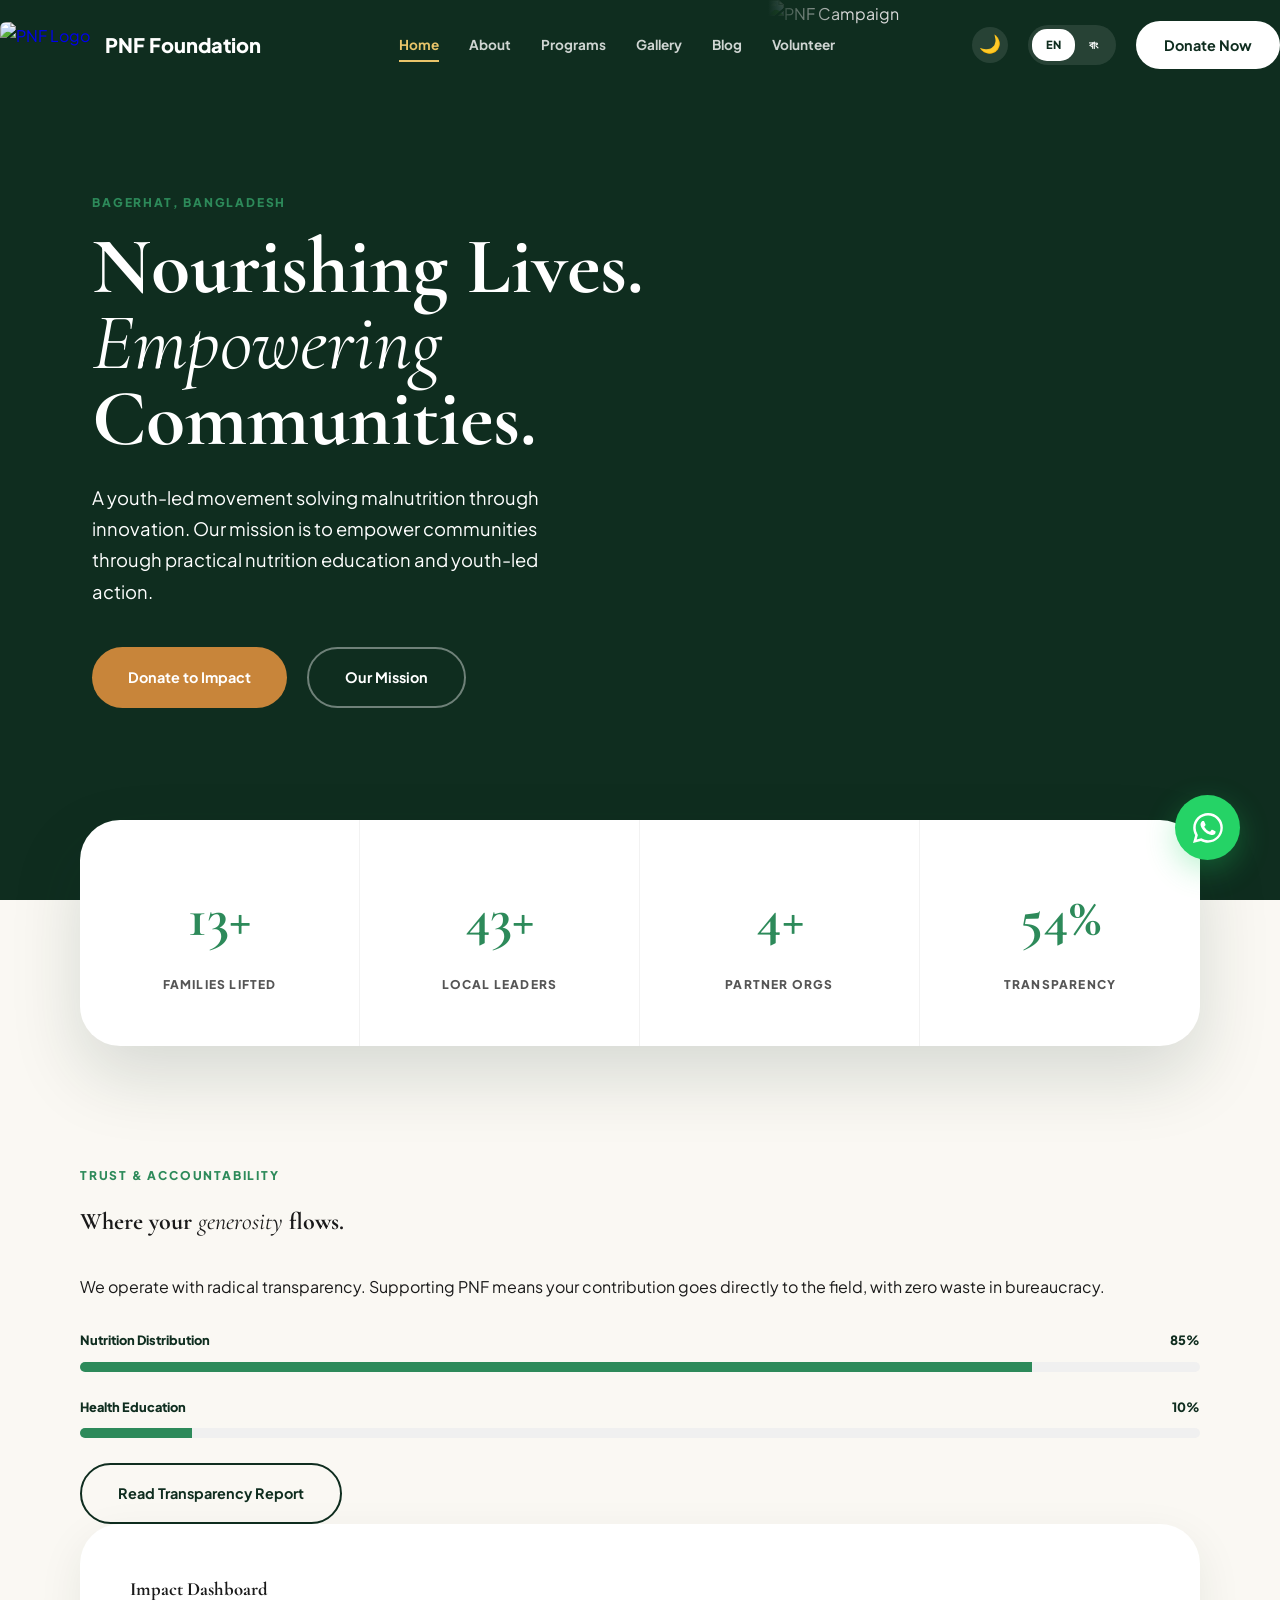
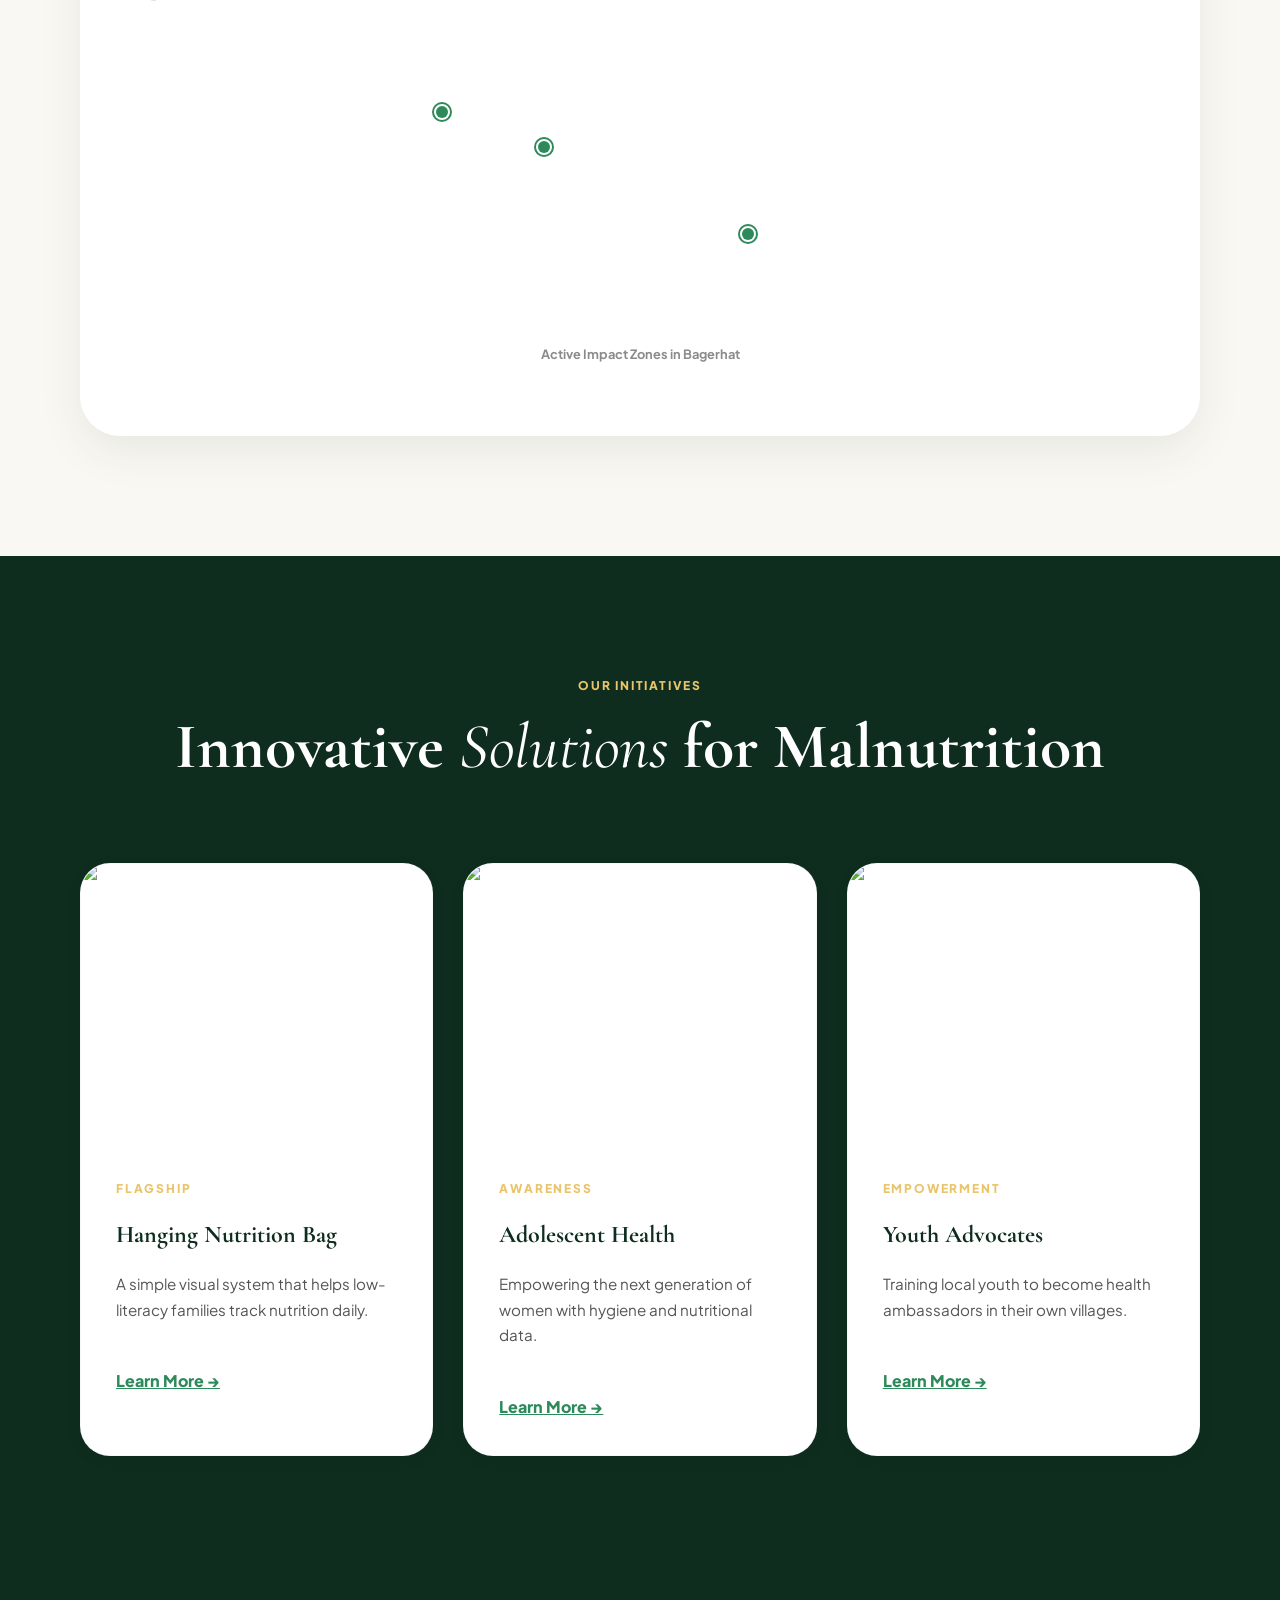
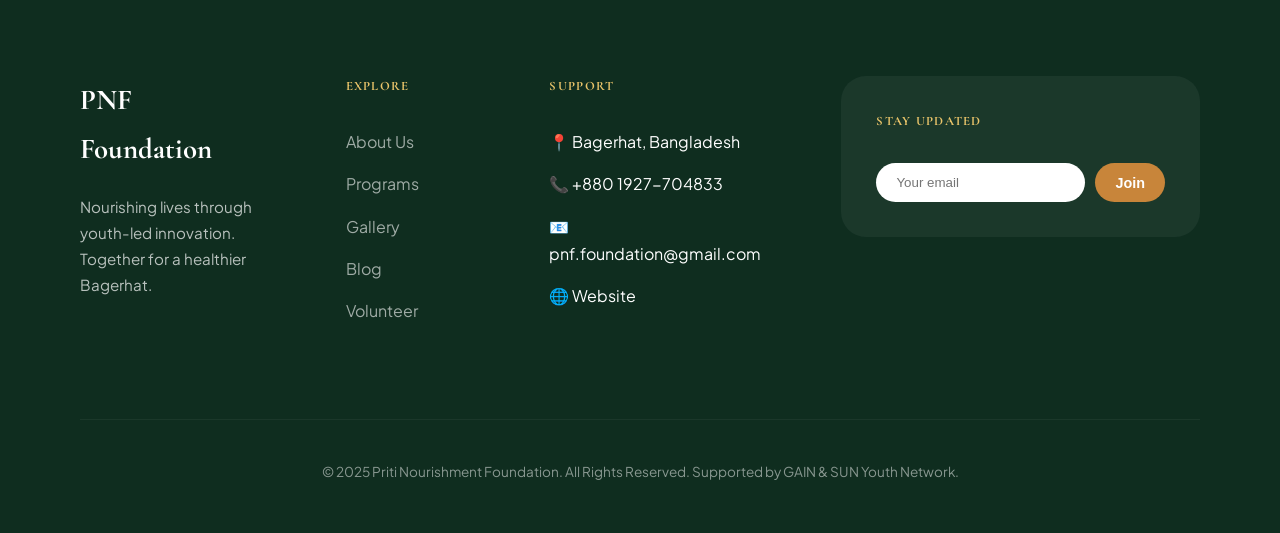
==== commit acf014dd: "dark 1" ====
--- a/index.html
+++ b/index.html
@@ -29,6 +29,7 @@
                 <a href="volunteer.html" class="">Volunteer</a>
             </div>
             <div class="nav-cta" style="display: flex; align-items: center; gap: 20px;">
+                                <button class="theme-toggle" onclick="toggleTheme()" aria-label="Toggle Theme">🌙</button>
                 <div class="lang-switcher">
                     <span class="lang-btn active" onclick="switchLang('en')">EN</span>
                     <span class="lang-btn" onclick="switchLang('bn')">বাং</span>
--- a/css/style.css
+++ b/css/style.css
@@ -200,6 +200,13 @@
 .logo-title {
     font-size: 1.25rem;
     font-weight: 800;
+    color: white;
+    transition: var(--transition-fast);
+}
+
+.navbar.scrolled .logo-title,
+.mobile-menu-btn.active~.logo .logo-title,
+.navbar:has(.nav-links.active) .logo-title {
     color: var(--primary);
 }
 
@@ -211,16 +218,25 @@
 .nav-links a {
     font-size: 0.85rem;
     font-weight: 700;
-    color: var(--primary);
+    color: white;
     text-decoration: none;
     position: relative;
     opacity: 0.8;
     transition: var(--transition-fast);
 }
 
+.navbar.scrolled .nav-links a {
+    color: var(--primary);
+}
+
 .nav-links a.active,
 .nav-links a:hover {
     opacity: 1;
+    color: var(--accent-light);
+}
+
+.navbar.scrolled .nav-links a.active,
+.navbar.scrolled .nav-links a:hover {
     color: var(--secondary);
 }
 
@@ -231,8 +247,12 @@
     left: 0;
     width: 0;
     height: 2px;
+    background: var(--accent-light);
+    transition: var(--transition-fast);
+}
+
+.navbar.scrolled .nav-links a::after {
     background: var(--secondary);
-    transition: var(--transition-fast);
 }
 
 .nav-links a.active::after {
@@ -266,6 +286,16 @@
     box-shadow: var(--shadow-md);
 }
 
+.navbar:not(.scrolled) .nav-cta .btn-primary {
+    background: white;
+    color: var(--primary);
+}
+
+.navbar:not(.scrolled) .nav-cta .btn-primary:hover {
+    background: var(--accent-light);
+    color: var(--primary);
+}
+
 .btn-gold {
     background: var(--accent);
     color: white;
@@ -291,10 +321,15 @@
 /* Language Switcher */
 .lang-switcher {
     display: flex;
-    background: rgba(15, 45, 31, 0.05);
+    background: rgba(255, 255, 255, 0.1);
     padding: 4px;
     border-radius: 20px;
     cursor: pointer;
+    transition: var(--transition-fast);
+}
+
+.navbar.scrolled .lang-switcher {
+    background: rgba(15, 45, 31, 0.05);
 }
 
 .lang-btn {
@@ -302,10 +337,20 @@
     border-radius: 15px;
     font-size: 0.7rem;
     font-weight: 800;
+    color: white;
     transition: var(--transition-fast);
 }
 
+.navbar.scrolled .lang-btn {
+    color: var(--primary);
+}
+
 .lang-btn.active {
+    background: white;
+    color: var(--primary);
+}
+
+.navbar.scrolled .lang-btn.active {
     background: var(--primary);
     color: white;
 }
@@ -561,6 +606,22 @@
     grid-template-columns: repeat(auto-fill, minmax(280px, 1fr));
     gap: 30px;
     margin-top: 50px;
+}
+
+.volunteer-card {
+    border-radius: 20px;
+    transition: var(--transition-smooth);
+}
+
+.volunteer-card .card-img-wrap {
+    position: relative;
+    overflow: hidden;
+    border-radius: 20px 20px 0 0;
+}
+
+.volunteer-card:hover {
+    transform: translateY(-10px);
+    box-shadow: var(--shadow-lg);
 }
 
 /* Milestone Timeline (About Page) */
@@ -870,13 +931,14 @@
 .mobile-menu-btn span {
     width: 100%;
     height: 3px;
-    background-color: var(--primary);
+    background-color: white;
     border-radius: 10px;
     transition: var(--transition-smooth);
     transform-origin: center;
 }
 
-.navbar:not(.scrolled) .mobile-menu-btn span {
+.navbar.scrolled .mobile-menu-btn span,
+.mobile-menu-btn.active span {
     background-color: var(--primary);
 }
 
@@ -1070,4 +1132,115 @@
         bottom: 25px;
         right: 25px;
     }
-}+}
+/* Theme Toggle & Dark Mode */
+.theme-toggle {
+    background: rgba(255,255,255,0.1);
+    border: none;
+    font-size: 1.1rem;
+    cursor: pointer;
+    color: white;
+    width: 36px;
+    height: 36px;
+    border-radius: 50%;
+    display: flex;
+    align-items: center;
+    justify-content: center;
+    transition: var(--transition-fast);
+}
+
+.navbar.scrolled .theme-toggle {
+    background: rgba(15, 45, 31, 0.05);
+    color: var(--primary);
+}
+
+.theme-toggle:hover {
+    transform: scale(1.1);
+    background: rgba(255,255,255,0.2);
+}
+
+.navbar.scrolled .theme-toggle:hover {
+    background: rgba(15, 45, 31, 0.1);
+}
+
+[data-theme="dark"] {
+    --bg-cream: #121212;
+    --bg-white: #1e1e1e;
+    --glass: rgba(18, 18, 18, 0.85);
+    --text-main: #f0f0f0;
+    --text-muted: #a0a0a0;
+    --primary: #4ade80; 
+    --primary-light: #22c55e;
+    --shadow-md: 0 15px 45px rgba(0, 0, 0, 0.5);
+    --shadow-lg: 0 30px 70px rgba(0, 0, 0, 0.6);
+}
+
+[data-theme="dark"] .section-dark {
+    background: #0f2d1f; 
+    color: #f0f0f0;
+}
+
+[data-theme="dark"] .section-dark .eyebrow {
+    color: var(--accent-light);
+}
+
+[data-theme="dark"] .card, 
+[data-theme="dark"] .chart-box, 
+[data-theme="dark"] .faq-item,
+[data-theme="dark"] .vision-mission-item {
+    background: var(--bg-white);
+    border-color: rgba(255,255,255,0.05);
+}
+
+[data-theme="dark"] .impact-grid {
+    background: var(--bg-white);
+}
+
+[data-theme="dark"] .impact-card {
+    border-color: rgba(255,255,255,0.05);
+}
+
+[data-theme="dark"] .btn-primary {
+    background: var(--primary);
+    color: #121212;
+}
+
+[data-theme="dark"] .btn-primary:hover {
+    background: var(--primary-light);
+    color: #121212;
+}
+
+[data-theme="dark"] .btn-outline {
+    color: var(--primary);
+    border-color: var(--primary);
+}
+
+[data-theme="dark"] .btn-outline:hover {
+    background: var(--primary);
+    color: #121212;
+}
+
+[data-theme="dark"] .navbar.scrolled .logo-title,
+[data-theme="dark"] .navbar.scrolled .nav-links a {
+    color: var(--primary);
+}
+
+[data-theme="dark"] .navbar:not(.scrolled) .nav-cta .btn-primary, 
+[data-theme="dark"] .section-dark .btn-primary {
+    background: var(--primary);
+    color: #121212;
+}
+
+[data-theme="dark"] .navbar:not(.scrolled) .nav-cta .btn-primary:hover {
+    background: var(--primary-light);
+}
+
+[data-theme="dark"] .footer {
+    background: #141414;
+}
+
+[data-theme="dark"] .team-avatar,
+[data-theme="dark"] .map-placeholder {
+    background: #2a2a2a;
+    border-color: #2a2a2a;
+}
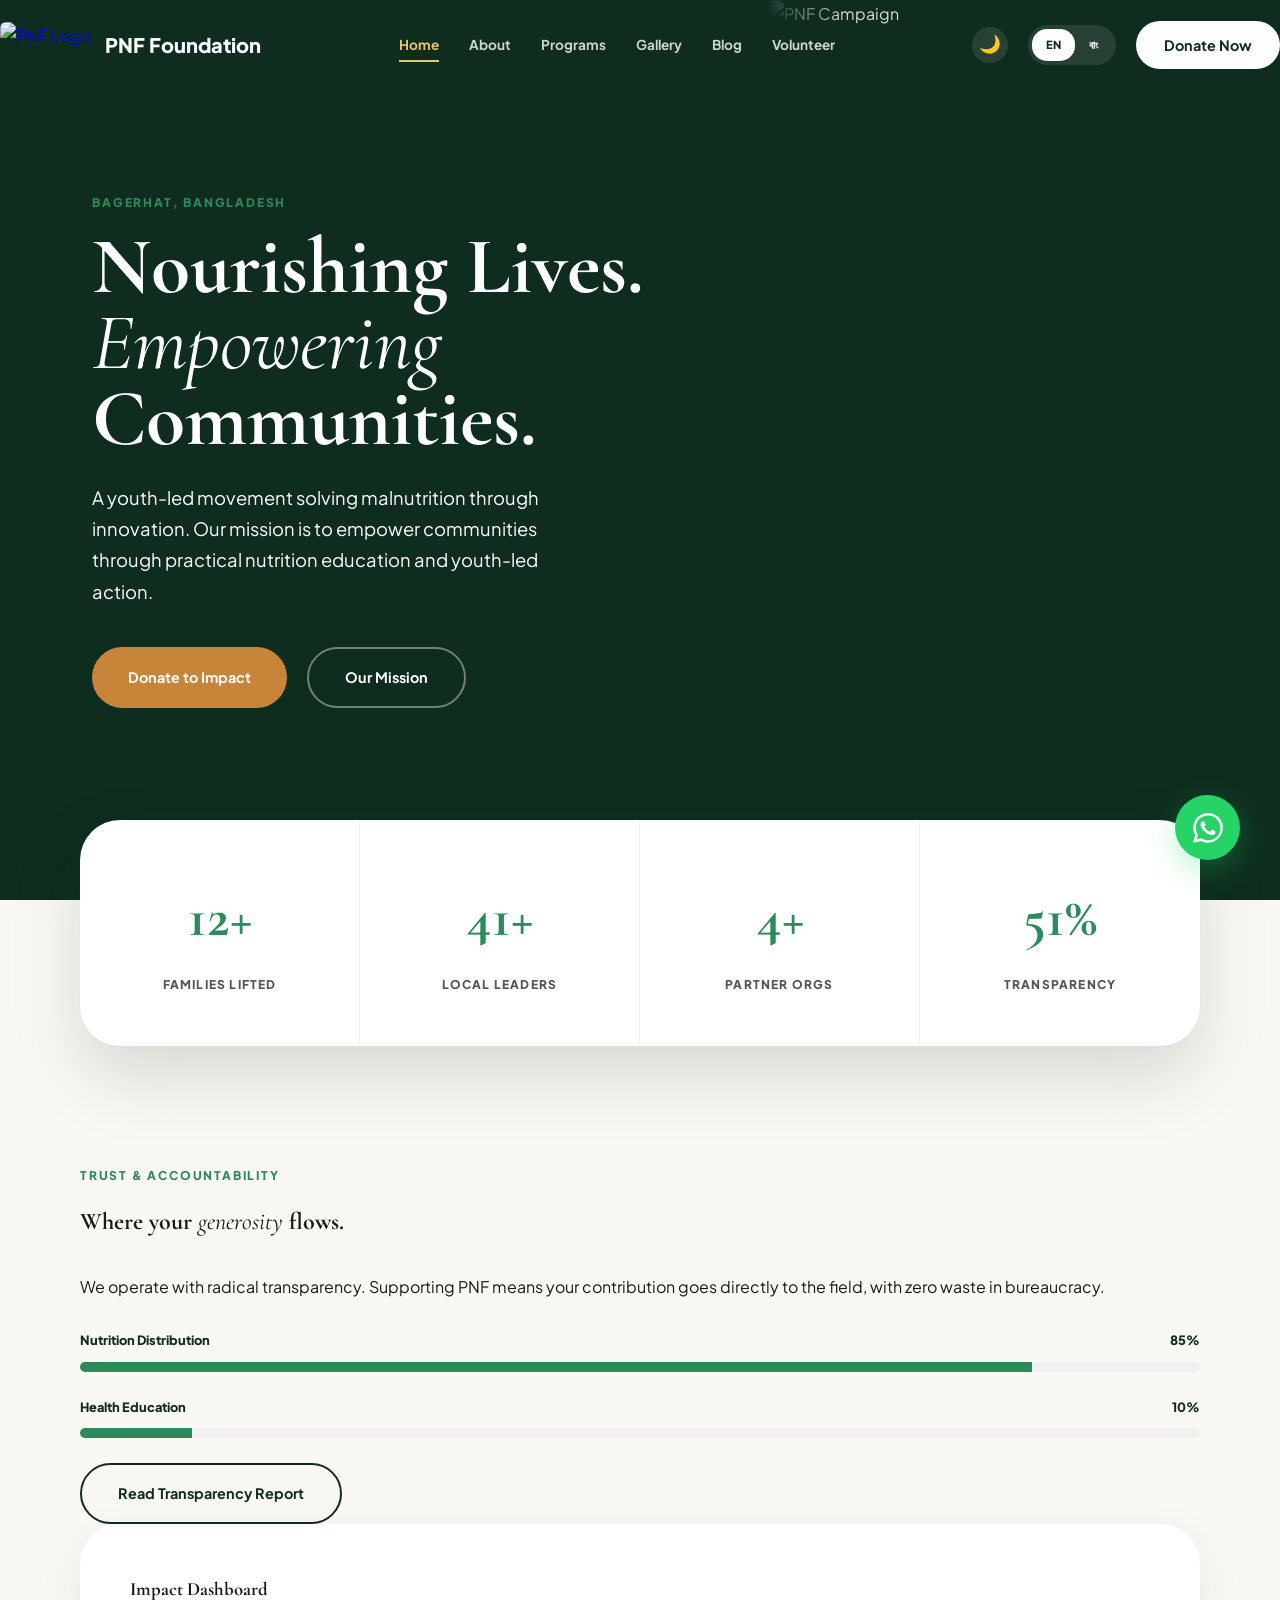
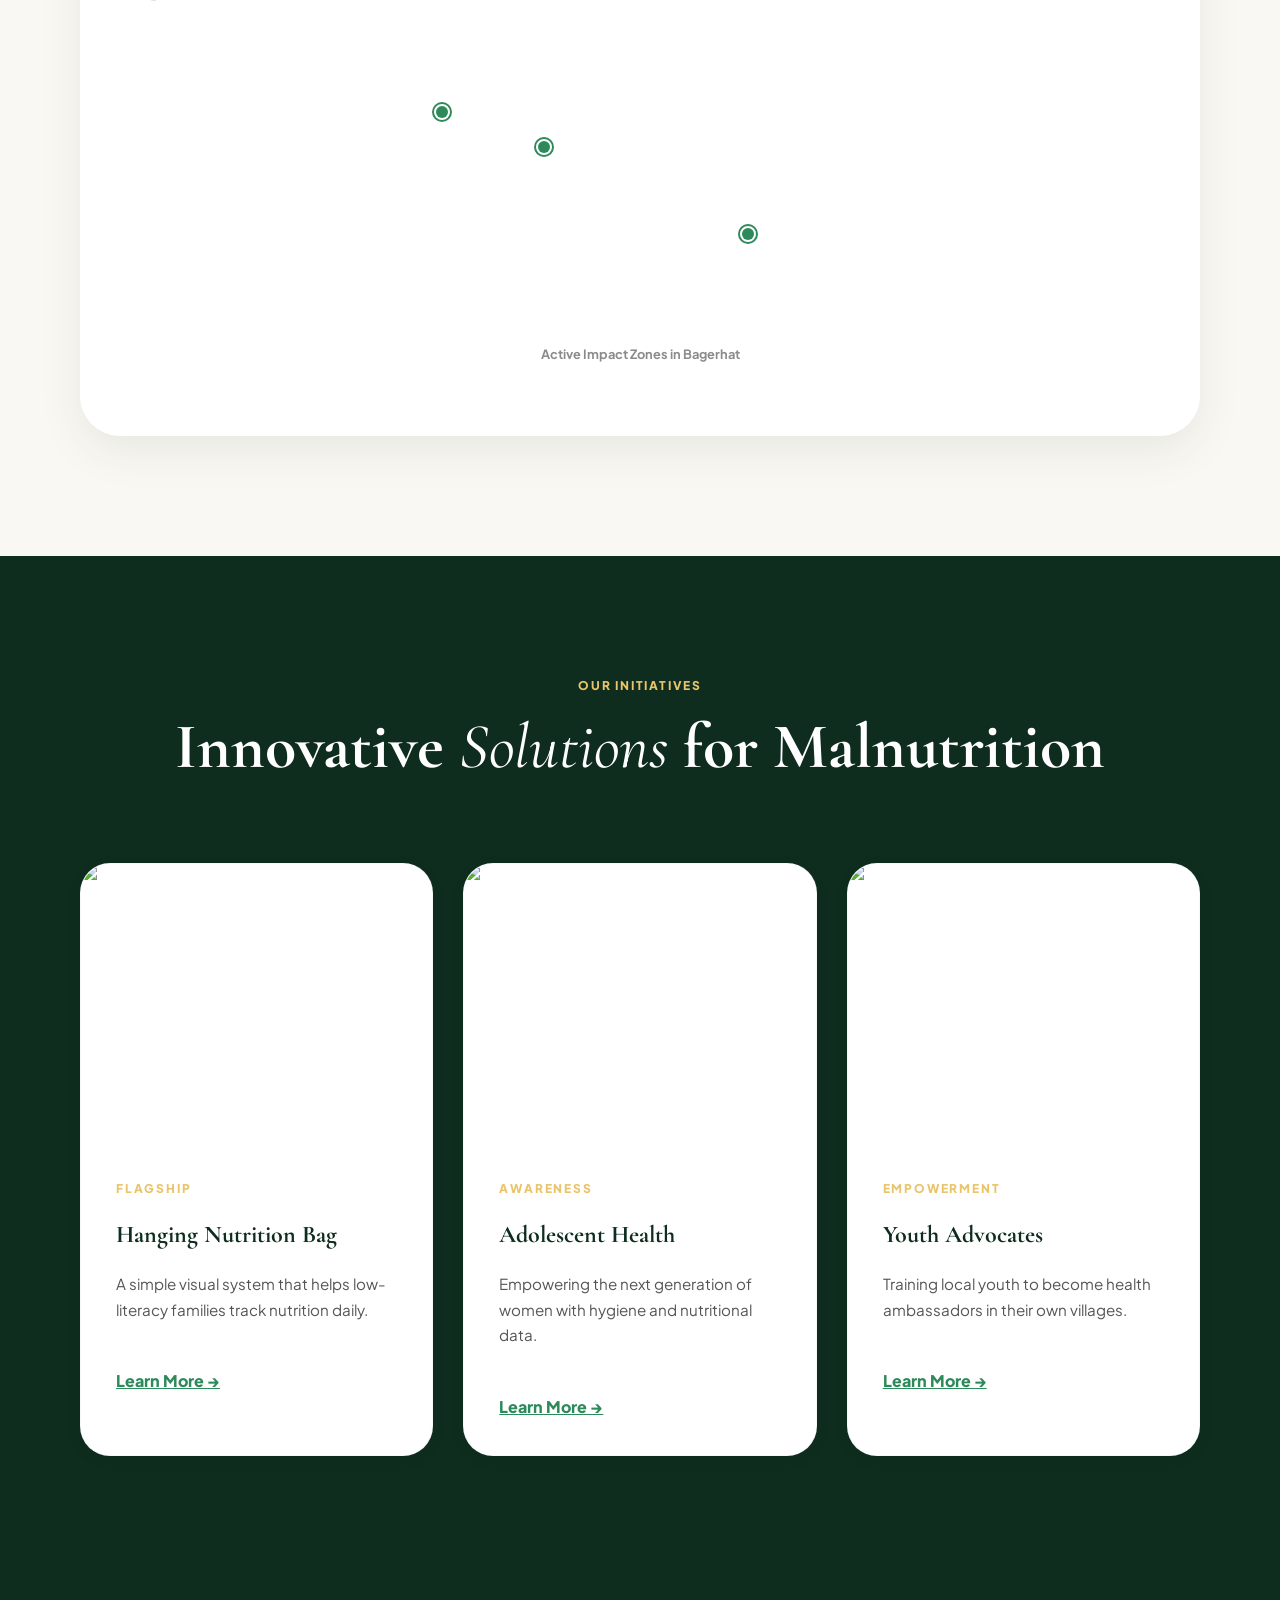
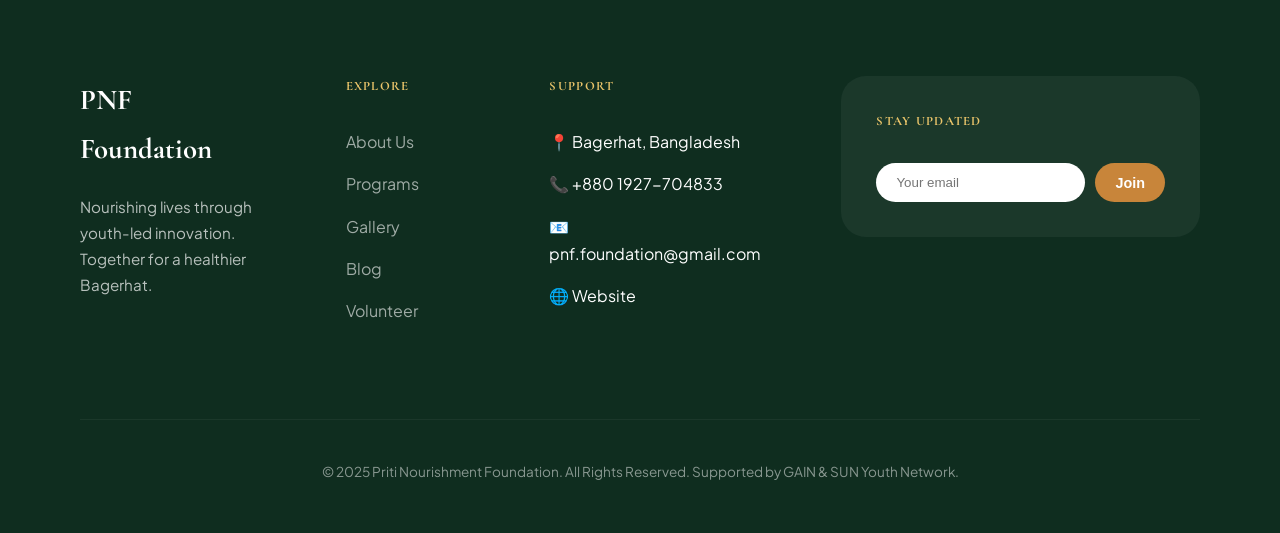
==== commit 3e45f45b: "Update index.html" ====
--- a/index.html
+++ b/index.html
@@ -4,7 +4,7 @@
 <head>
     <meta charset="UTF-8">
     <meta name="viewport" content="width=device-width, initial-scale=1.0">
-    <title>Priti Nourishment Foundation | Nourishing Hope</title>
+    <title>Nova Nourishment Foundation | Nourishing Hope</title>
     <link rel="stylesheet" href="css/style.css">
     <link
         href="https://fonts.googleapis.com/css2?family=Cormorant+Garamond:ital,wght@0,600;0,700;1,500&family=Plus+Jakarta+Sans:wght@400;600;800&family=Hind+Siliguri:wght@400;700&display=swap"
@@ -21,12 +21,12 @@
                 <span class="logo-title">PNF Foundation</span>
             </a>
             <div class="nav-links">
-                <a href="index.html" class="active">Home</a>
-                <a href="about.html" class="">About</a>
-                <a href="programs.html" class="">Programs</a>
-                <a href="gallery.html" class="">Gallery</a>
-                <a href="blog.html" class="">Blog</a>
-                <a href="volunteer.html" class="">Volunteer</a>
+                <a href="index.html" class="active"><span class="en-content">Home</span><span class="bn-content">হোম</span></a>
+                <a href="about.html" class=""><span class="en-content">About</span><span class="bn-content">সম্পর্কে</span></a>
+                <a href="programs.html" class=""><span class="en-content">Programs</span><span class="bn-content">কার্যক্রম</span></a>
+                <a href="gallery.html" class=""><span class="en-content">Gallery</span><span class="bn-content">গ্যালারী</span></a>
+                <a href="blog.html" class=""><span class="en-content">Blog</span><span class="bn-content">ব্লগ</span></a>
+                <a href="volunteer.html" class=""><span class="en-content">Volunteer</span><span class="bn-content">স্বেচ্ছাসেবক</span></a>
             </div>
             <div class="nav-cta" style="display: flex; align-items: center; gap: 20px;">
                                 <button class="theme-toggle" onclick="toggleTheme()" aria-label="Toggle Theme">🌙</button>
@@ -34,7 +34,7 @@
                     <span class="lang-btn active" onclick="switchLang('en')">EN</span>
                     <span class="lang-btn" onclick="switchLang('bn')">বাং</span>
                 </div>
-                <a href="donate.html" class="btn btn-primary " style="padding: 12px 28px;">Donate Now</a>
+                <a href="donate.html" class="btn btn-primary " style="padding: 12px 28px;"><span class="en-content">Donate Now</span><span class="bn-content">দান করুন</span></a>
             </div>
             <button class="mobile-menu-btn" aria-label="Toggle menu">
                 <span></span>
@@ -56,9 +56,9 @@
             <p class="reveal bn-content">বাগেরহাটের তরুণ প্রজন্মের এক উদ্যোগ। উদ্ভাবন এবং নেতৃত্বের মাধ্যমে আমরা
                 নিরলসভাবে কাজ করছি পুষ্টিহীনতা দূর করতে।</p>
             <div class="hero-actions reveal" style="display: flex; gap: 20px;">
-                <a href="donate.html" class="btn btn-gold">Donate to Impact</a>
+                <a href="donate.html" class="btn btn-gold"><span class="en-content">Donate to Impact</span><span class="bn-content">দান করুন</span></a>
                 <a href="about.html" class="btn btn-outline"
-                    style="border-color: rgba(255,255,255,0.4); color: white;">Our Mission</a>
+                    style="border-color: rgba(255,255,255,0.4); color: white;"><span class="en-content">Our Mission</span><span class="bn-content">আমাদের লক্ষ্য</span></a>
             </div>
         </div>
         <div class="hero-image">
@@ -96,28 +96,28 @@
     <section class="section">
         <div class="container editorial-grid">
             <div class="reveal">
-                <span class="eyebrow">Trust & Accountability</span>
+                <span class="eyebrow"><span class="en-content">Trust & Accountability</span><span class="bn-content">আস্থা ও জবাবদিহিতা</span></span>
                 <h2 class="en-content">Where your <span class="serif-italic">generosity</span> flows.</h2>
                 <h2 class="bn-content">আপনার সাহায্যের <span class="serif-italic">সঠিক</span> ব্যবহার।</h2>
                 <p style="margin: 30px 0;">We operate with radical transparency. Supporting PNF means your contribution
                     goes directly to the field, with zero waste in bureaucracy.</p>
                 <div class="stat-bar-group">
-                    <div class="stat-labels"><span>Nutrition Distribution</span><span>85%</span></div>
+                    <div class="stat-labels"><span><span class="en-content">Nutrition Distribution</span><span class="bn-content">পুষ্টি বিতরণ</span></span><span>85%</span></div>
                     <div class="stat-track">
                         <div class="stat-fill" style="width: 85%;"></div>
                     </div>
                 </div>
                 <div class="stat-bar-group">
-                    <div class="stat-labels"><span>Health Education</span><span>10%</span></div>
+                    <div class="stat-labels"><span><span class="en-content">Health Education</span><span class="bn-content">স্বাস্থ্য শিক্ষা</span></span><span>10%</span></div>
                     <div class="stat-track">
                         <div class="stat-fill" style="width: 10%;"></div>
                     </div>
                 </div>
-                <a href="about.html" class="btn btn-outline">Read Transparency Report</a>
+                <a href="about.html" class="btn btn-outline"><span class="en-content">Read Transparency Report</span><span class="bn-content">স্বচ্ছতা রিপোর্ট পড়ুন</span></a>
             </div>
             <div class="reveal">
                 <div class="chart-box">
-                    <h3 style="margin-bottom: 30px;">Impact Dashboard</h3>
+                    <h3 style="margin-bottom: 30px;"><span class="en-content">Impact Dashboard</span><span class="bn-content">ড্যাশবোর্ড</span></h3>
                     <div class="map-placeholder" style="height: 350px;">
                         <div class="map-dot" style="top: 30%; left: 40%;"></div>
                         <div class="map-dot" style="top: 55%; left: 60%;"></div>
@@ -135,16 +135,16 @@
     <section class="section section-dark">
         <div class="container">
             <div class="section-title reveal">
-                <span class="eyebrow" style="color: var(--accent-light);">Our Initiatives</span>
-                <h2>Innovative <span class="serif-italic">Solutions</span> for Malnutrition</h2>
+                <span class="eyebrow" style="color: var(--accent-light);"><span class="en-content">Our Initiatives</span><span class="bn-content">আমাদের উদ্যোগ</span></span>
+                <h2><span class="en-content">Innovative <span class="serif-italic">Solutions</span> for Malnutrition</span><span class="bn-content">পুষ্টিহীনতার জন্য উদ্ভাবনী <span class="serif-italic">সমাধান</span></span></h2>
             </div>
             <div class="grid-3 reveal">
                 <div class="card">
                     <div class="card-img-wrap"><img src="img/cam.jpg" alt="Hanging Bag"></div>
                     <div class="card-body">
-                        <span class="eyebrow">Flagship</span>
-                        <h3>Hanging Nutrition Bag</h3>
-                        <p>A simple visual system that helps low-literacy families track nutrition daily.</p>
+                        <span class="eyebrow"><span class="en-content">Flagship</span><span class="bn-content">প্রধান উদ্যোগ</span></span>
+                        <h3><span class="en-content">Hanging Nutrition Bag</span><span class="bn-content">ঝুলন্ত পুষ্টি ব্যাগ</span></h3>
+                        <p><span class="en-content">A simple visual system that helps low-literacy families track nutrition daily.</span><span class="bn-content">একটি সহজ ভিজ্যুয়াল সিস্টেম যা পরিবারগুলোকে প্রাত্যহিক পুষ্টি ট্র্যাক করতে সাহায্য করে।</span></p>
                         <a href="programs.html"
                             style="margin-top: 25px; display: inline-block; font-weight: 800; color: var(--secondary);">Learn
                             More &rarr;</a>
@@ -153,9 +153,9 @@
                 <div class="card">
                     <div class="card-img-wrap"><img src="img/camp.jpg" alt="Girl Health"></div>
                     <div class="card-body">
-                        <span class="eyebrow">Awareness</span>
-                        <h3>Adolescent Health</h3>
-                        <p>Empowering the next generation of women with hygiene and nutritional data.</p>
+                        <span class="eyebrow"><span class="en-content">Awareness</span><span class="bn-content">সচেতনতা</span></span>
+                        <h3><span class="en-content">Adolescent Health</span><span class="bn-content">কিশোরী স্বাস্থ্য</span></h3>
+                        <p><span class="en-content">Empowering the next generation of women with hygiene and nutritional data.</span><span class="bn-content">স্বাস্থ্যবিধি এবং পুষ্টির জ্ঞান দিয়ে পরবর্তী প্রজন্মের নারীদের ক্ষমতায়ন।</span></p>
                         <a href="programs.html"
                             style="margin-top: 25px; display: inline-block; font-weight: 800; color: var(--secondary);">Learn
                             More &rarr;</a>
@@ -164,9 +164,9 @@
                 <div class="card">
                     <div class="card-img-wrap"><img src="img/IMG_20251107_155551.jpg" alt="Advocacy"></div>
                     <div class="card-body">
-                        <span class="eyebrow">Empowerment</span>
-                        <h3>Youth Advocates</h3>
-                        <p>Training local youth to become health ambassadors in their own villages.</p>
+                        <span class="eyebrow"><span class="en-content">Empowerment</span><span class="bn-content">ক্ষমতায়ন</span></span>
+                        <h3><span class="en-content">Youth Advocates</span><span class="bn-content">তরুণ প্রতিনিধি</span></h3>
+                        <p><span class="en-content">Training local youth to become health ambassadors in their own villages.</span><span class="bn-content">নিজস্ব গ্রামে স্বাস্থ্য প্রতিনিধি হওয়ার জন্য স্থানীয় তরুণদের প্রশিক্ষণ দেওয়া।</span></p>
                         <a href="programs.html"
                             style="margin-top: 25px; display: inline-block; font-weight: 800; color: var(--secondary);">Learn
                             More &rarr;</a>
@@ -182,33 +182,33 @@
             <div class="footer-main">
                 <div>
                     <span class="footer-logo">PNF Foundation</span>
-                    <p style="opacity: 0.7; font-size: 0.95rem; margin-top: 15px;">Nourishing lives through youth-led innovation. Together for a healthier Bagerhat.</p>
-                </div>
-                <div>
-                    <h4>Explore</h4>
+                    <p style="opacity: 0.7; font-size: 0.95rem; margin-top: 15px;"><span class="en-content">Nourishing lives through youth-led innovation. Together for a healthier Bagerhat.</span><span class="bn-content">তরুণদের নেতৃত্বে উদ্ভাবনের মাধ্যমে জীবনকে পুষ্ট করা। সুস্থ বাগেরহাটের জন্য একসাথে।</span></p>
+                </div>
+                <div>
+                    <h4><span class="en-content">Explore</span><span class="bn-content">অন্বেষণ করুন</span></h4>
                     <ul class="footer-links">
-                        <li><a href="about.html">About Us</a></li>
-                        <li><a href="programs.html">Programs</a></li>
-                        <li><a href="gallery.html">Gallery</a></li>
-                        <li><a href="blog.html">Blog</a></li>
-                        <li><a href="volunteer.html">Volunteer</a></li>
+                        <li><a href="about.html"><span class="en-content">About Us</span><span class="bn-content">আমাদের সম্পর্কে</span></a></li>
+                        <li><a href="programs.html"><span class="en-content">Programs</span><span class="bn-content">কার্যক্রম</span></a></li>
+                        <li><a href="gallery.html"><span class="en-content">Gallery</span><span class="bn-content">গ্যালারী</span></a></li>
+                        <li><a href="blog.html"><span class="en-content">Blog</span><span class="bn-content">ব্লগ</span></a></li>
+                        <li><a href="volunteer.html"><span class="en-content">Volunteer</span><span class="bn-content">স্বেচ্ছাসেবক</span></a></li>
                     </ul>
                 </div>
                 <div>
-                    <h4>Support</h4>
+                    <h4><span class="en-content">Support</span><span class="bn-content">যোগাযোগ</span></h4>
                     <ul class="footer-links">
                         <li>📍 Bagerhat, Bangladesh</li>
                         <li>📞 +880 1927-704833</li>
                         <li>📧 pnf.foundation@gmail.com</li>
-                        <li>🌐 <a href="https://pnf-foundation.vercel.app" style="color: inherit; text-decoration: none;">Website</a></li>
+                        <li>🌐 <a href="https://pnf-foundation.vercel.app" style="color: inherit; text-decoration: none;"><span class="en-content">Website</span><span class="bn-content">ওয়েবসাইট</span></a></li>
                     </ul>
                 </div>
                 <div>
                     <form class="footer-newsletter" onsubmit="event.preventDefault(); alert('Subscribed!')">
-                        <h4>Stay Updated</h4>
+                        <h4><span class="en-content">Stay Updated</span><span class="bn-content">যুক্ত থাকুন</span></h4>
                         <div style="display: flex; gap: 10px; margin-top: 20px;">
                             <input type="email" placeholder="Your email" style="flex: 1; padding: 12px 20px; border-radius: 50px; border: none; outline: none;" required>
-                            <button type="submit" class="btn btn-gold" style="padding: 10px 20px;">Join</button>
+                            <button type="submit" class="btn btn-gold" style="padding: 10px 20px;"><span class="en-content">Join</span><span class="bn-content">যুক্ত হোন</span></button>
                         </div>
                     </form>
                 </div>
--- a/css/style.css
+++ b/css/style.css
@@ -1009,6 +1009,12 @@
     }
 
     .nav-cta {
+        margin-left: auto;
+        margin-right: 15px;
+        gap: 10px !important;
+    }
+
+    .nav-cta .btn-primary {
         display: none !important;
     }
 
@@ -1104,6 +1110,10 @@
 
 /* Extra Small Devices */
 @media (max-width: 480px) {
+    .logo-title {
+        display: none;
+    }
+
     .hero h1 {
         font-size: 2.2rem;
     }
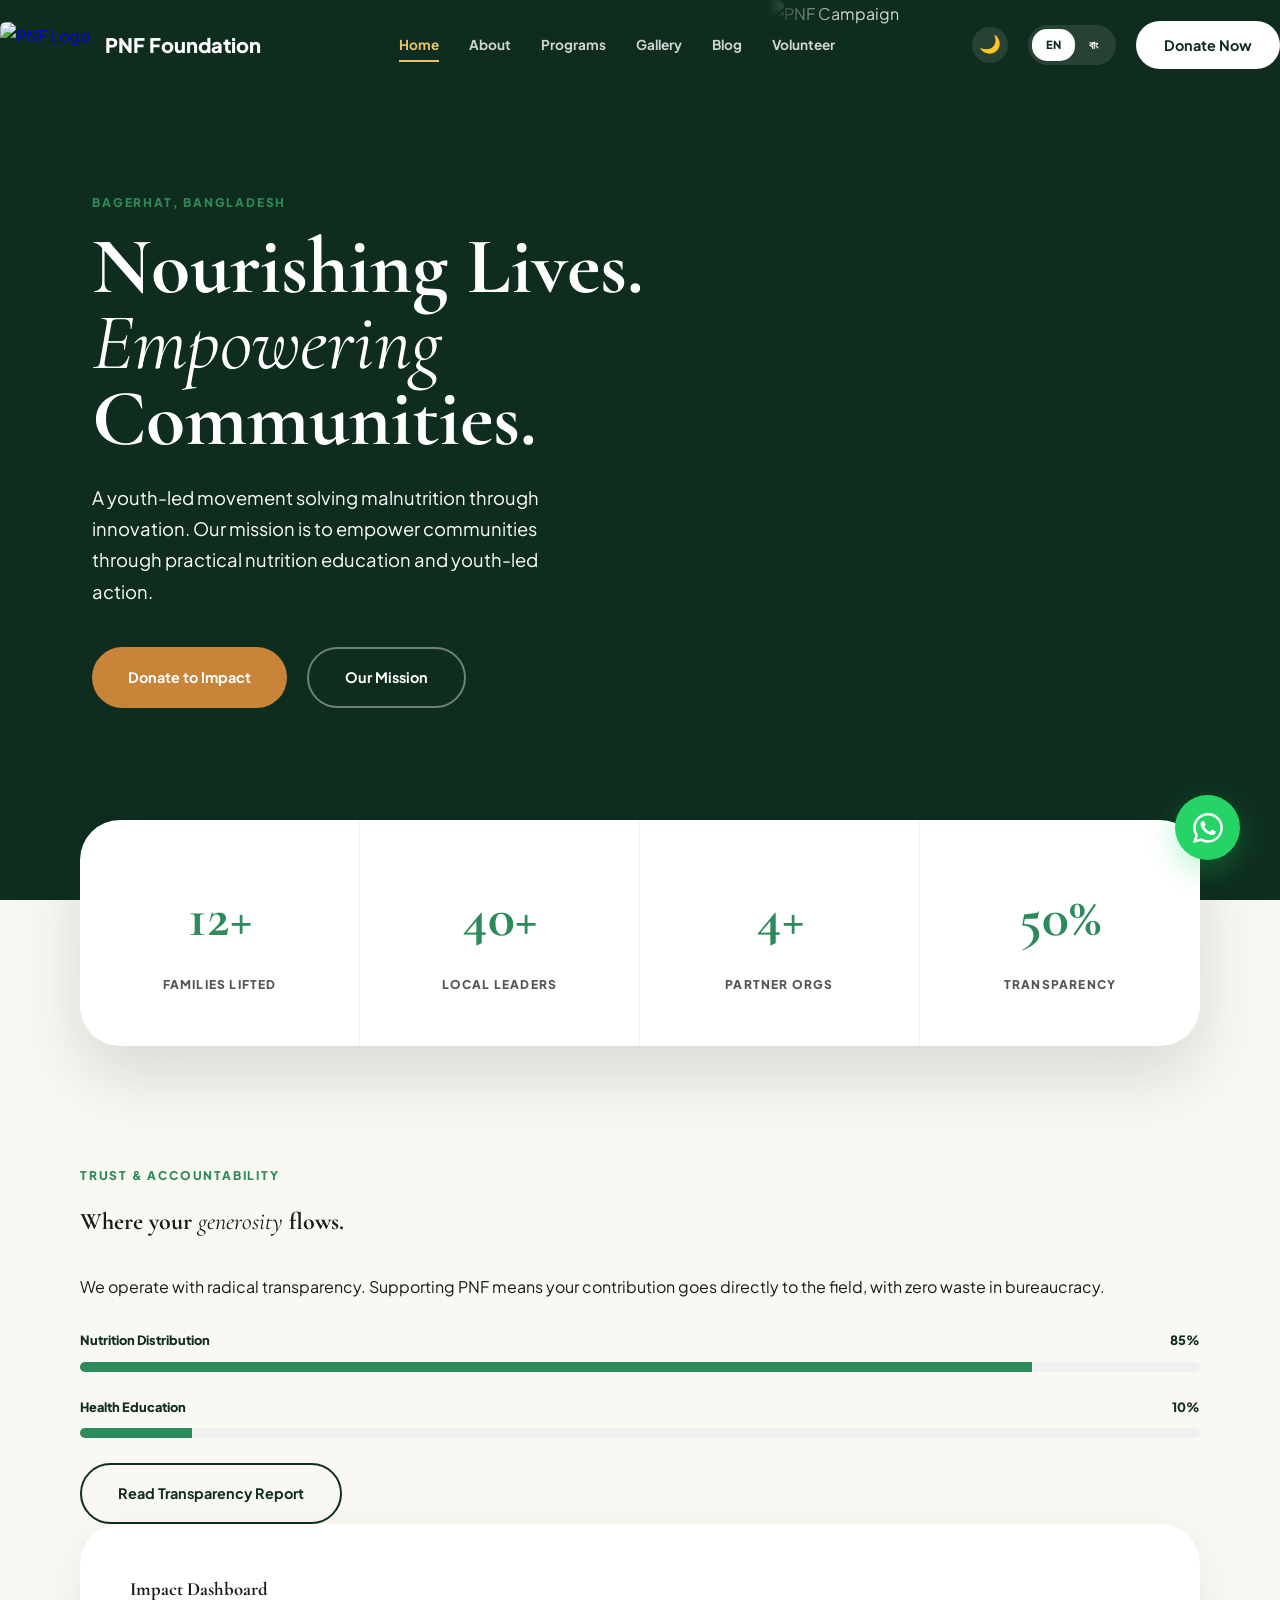
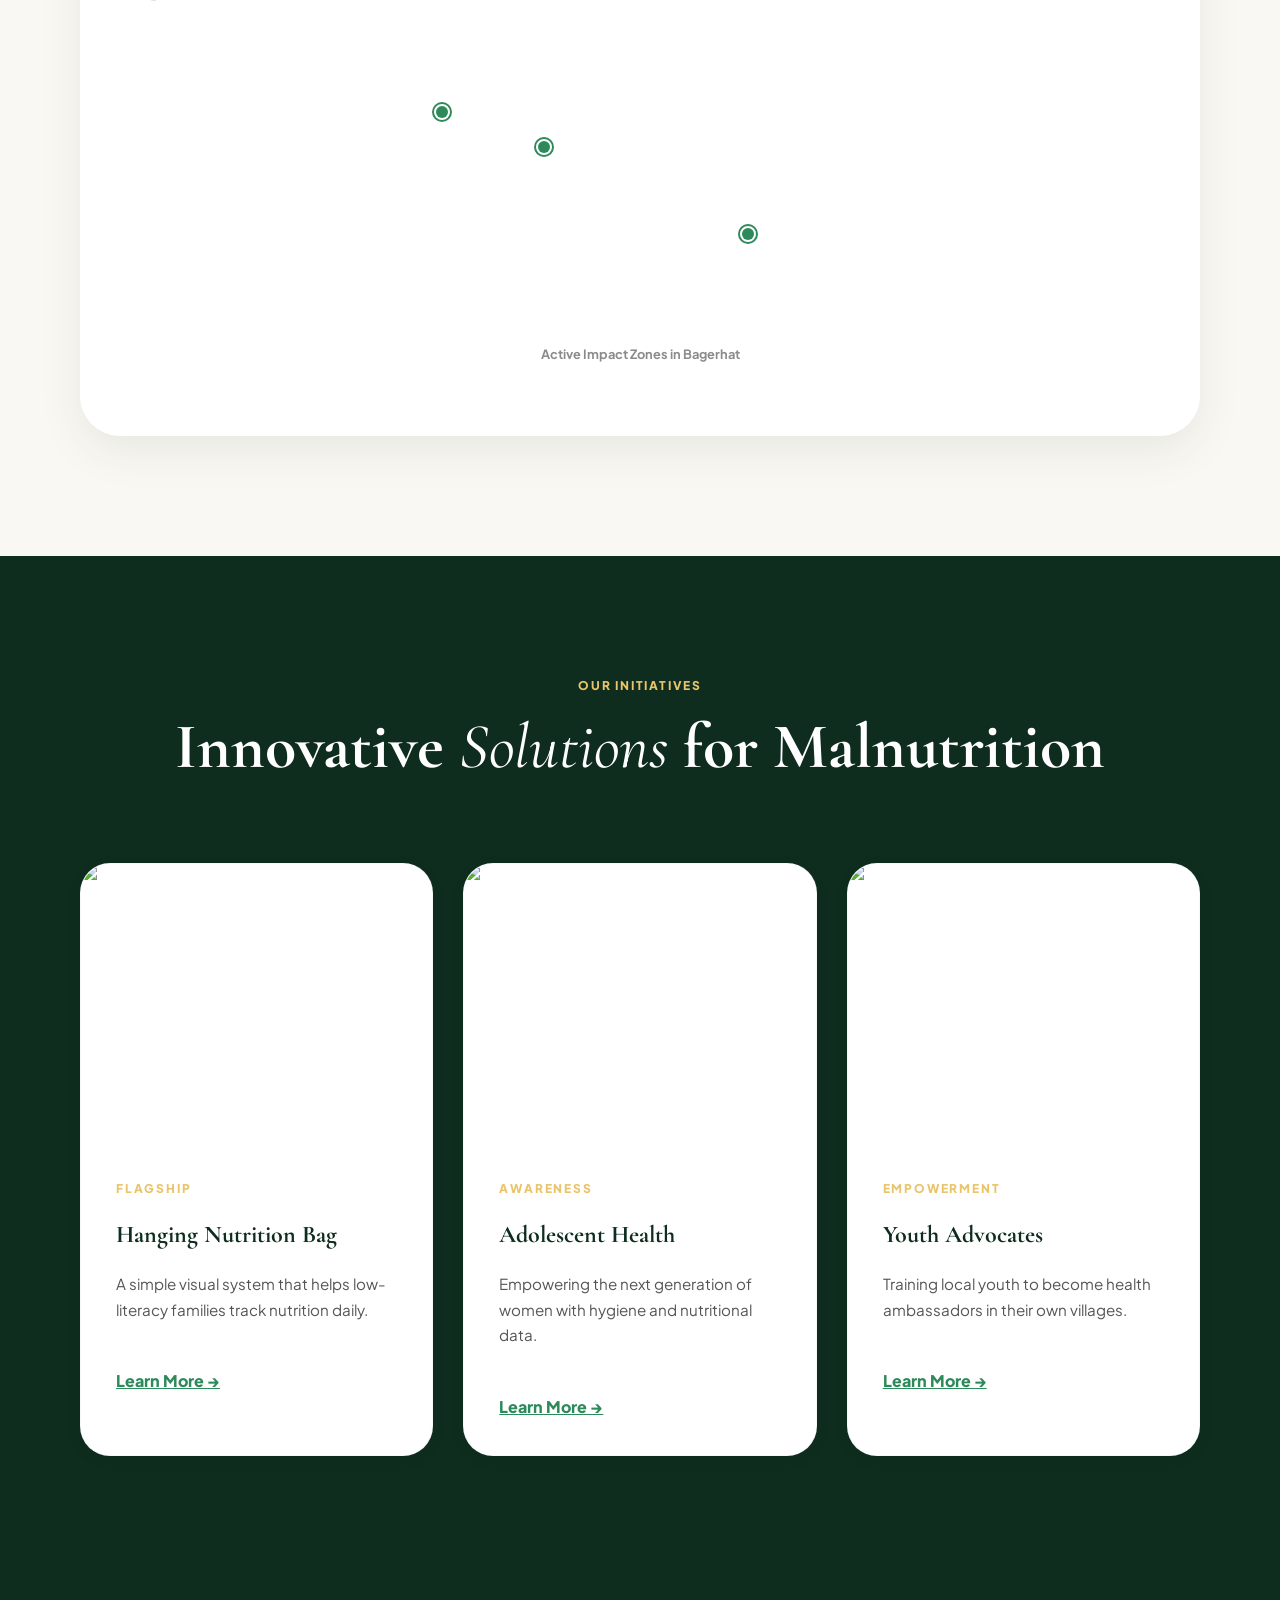
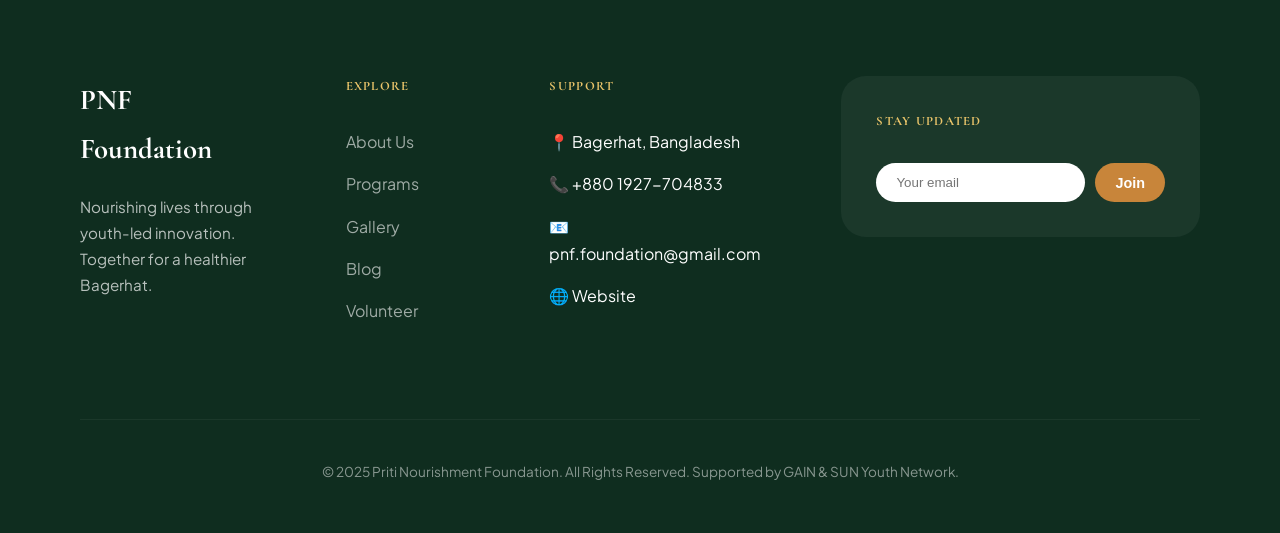
==== commit daeddacc: "Update index.html" ====
--- a/index.html
+++ b/index.html
@@ -4,7 +4,7 @@
 <head>
     <meta charset="UTF-8">
     <meta name="viewport" content="width=device-width, initial-scale=1.0">
-    <title>Nova Nourishment Foundation | Nourishing Hope</title>
+    <title>Priti Nourishment Foundation | Nourishing Hope</title>
     <link rel="stylesheet" href="css/style.css">
     <link
         href="https://fonts.googleapis.com/css2?family=Cormorant+Garamond:ital,wght@0,600;0,700;1,500&family=Plus+Jakarta+Sans:wght@400;600;800&family=Hind+Siliguri:wght@400;700&display=swap"
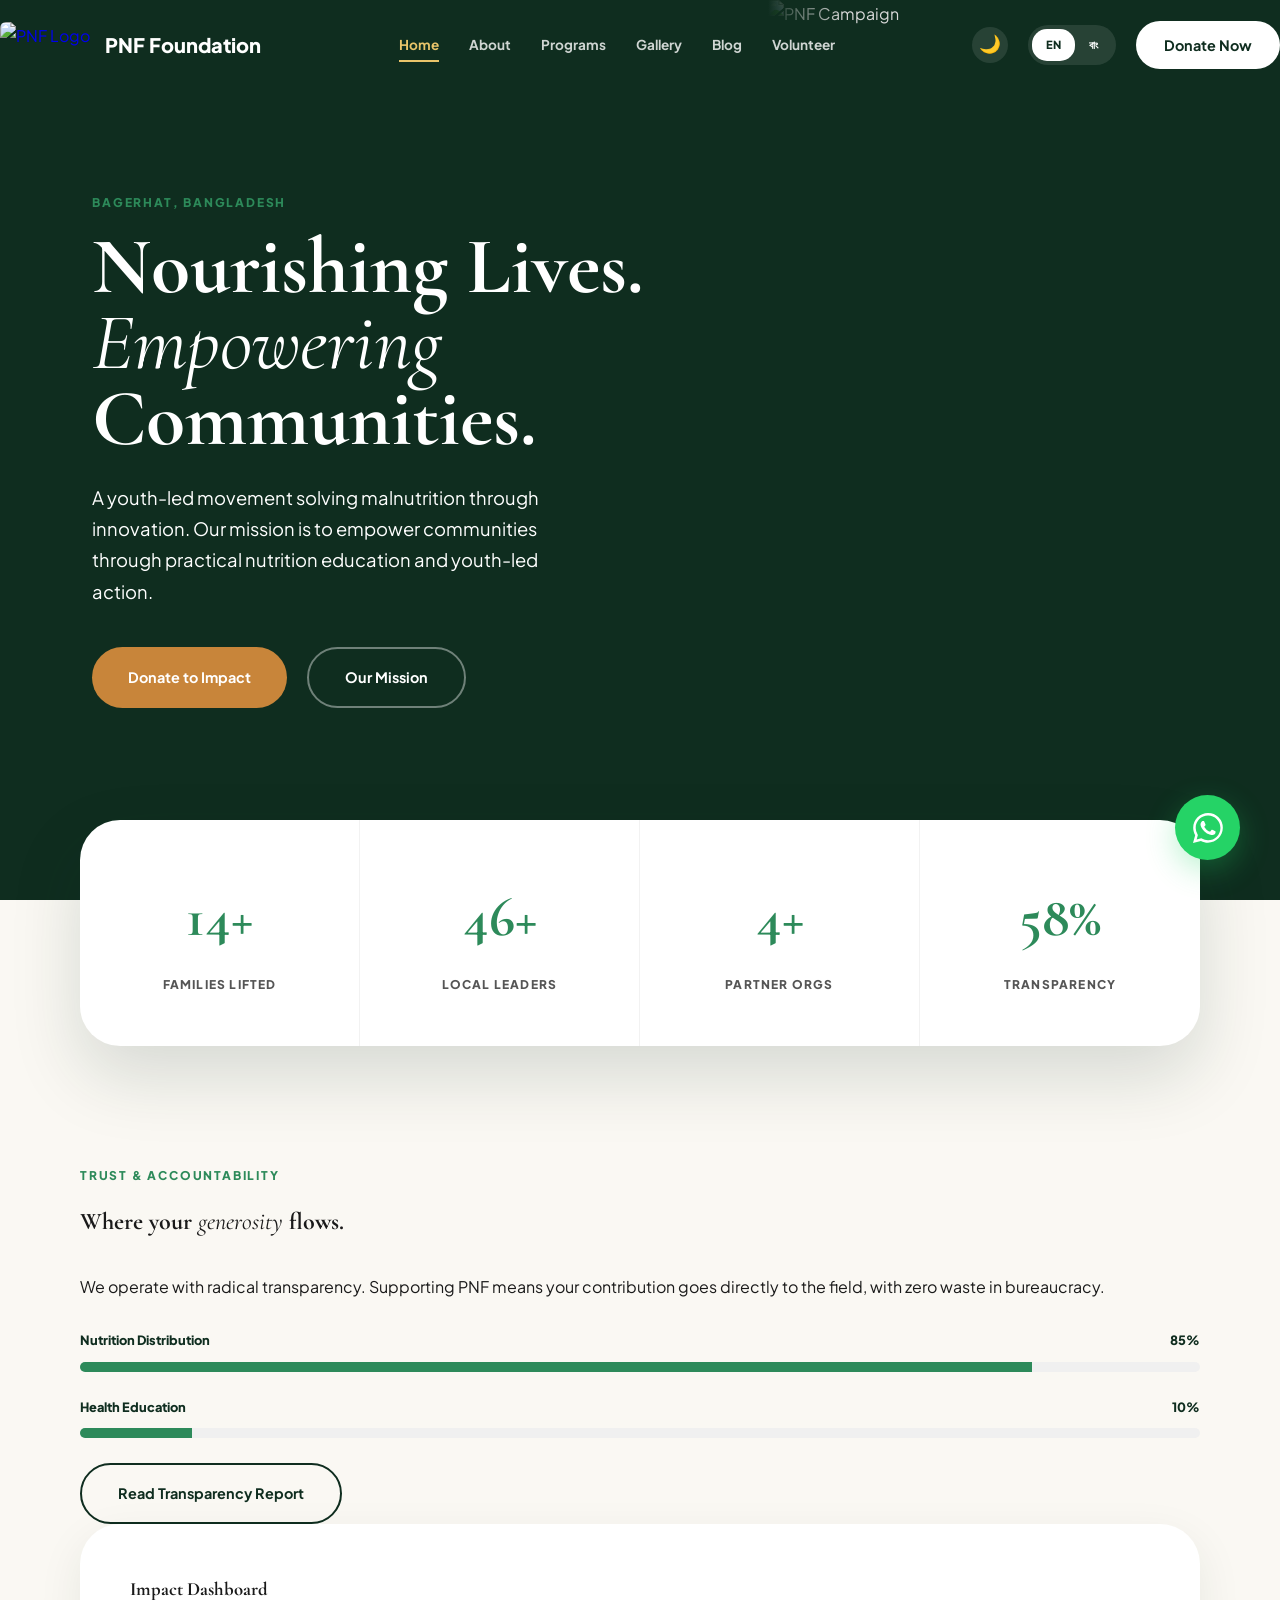
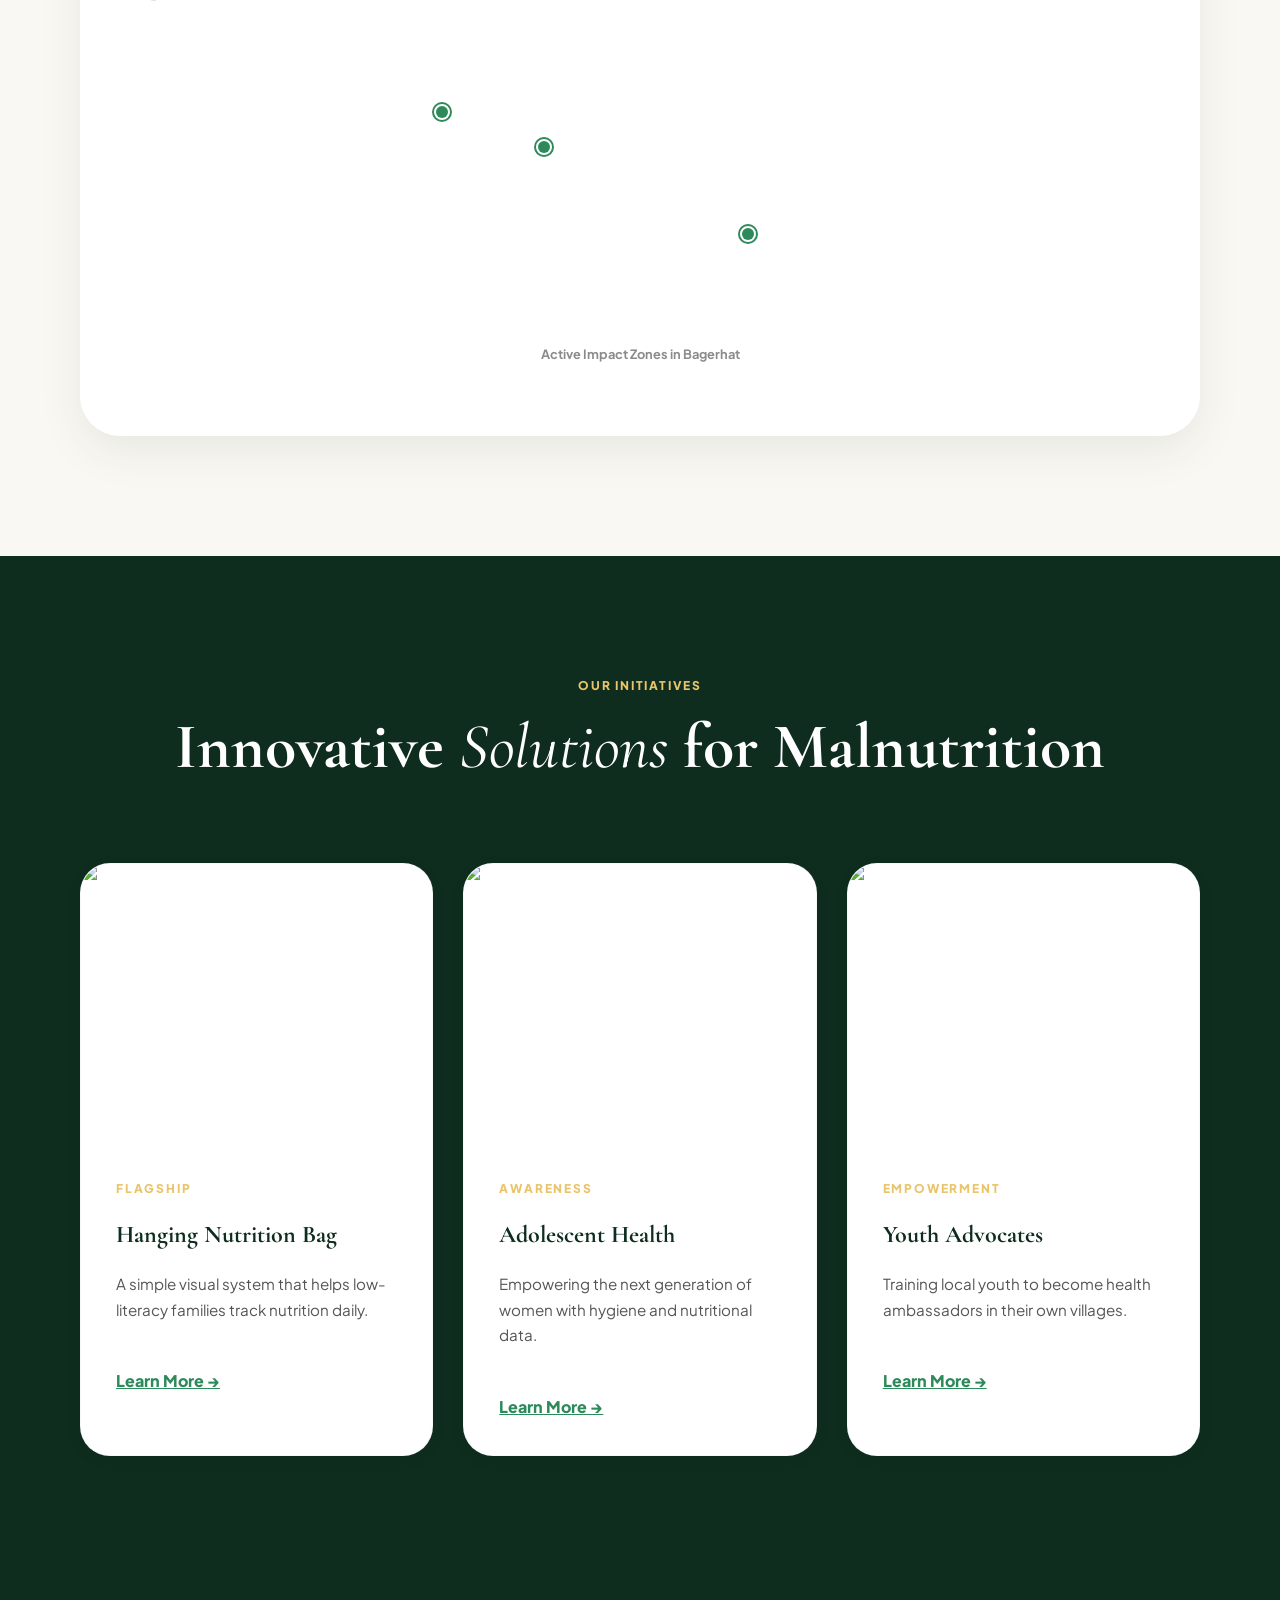
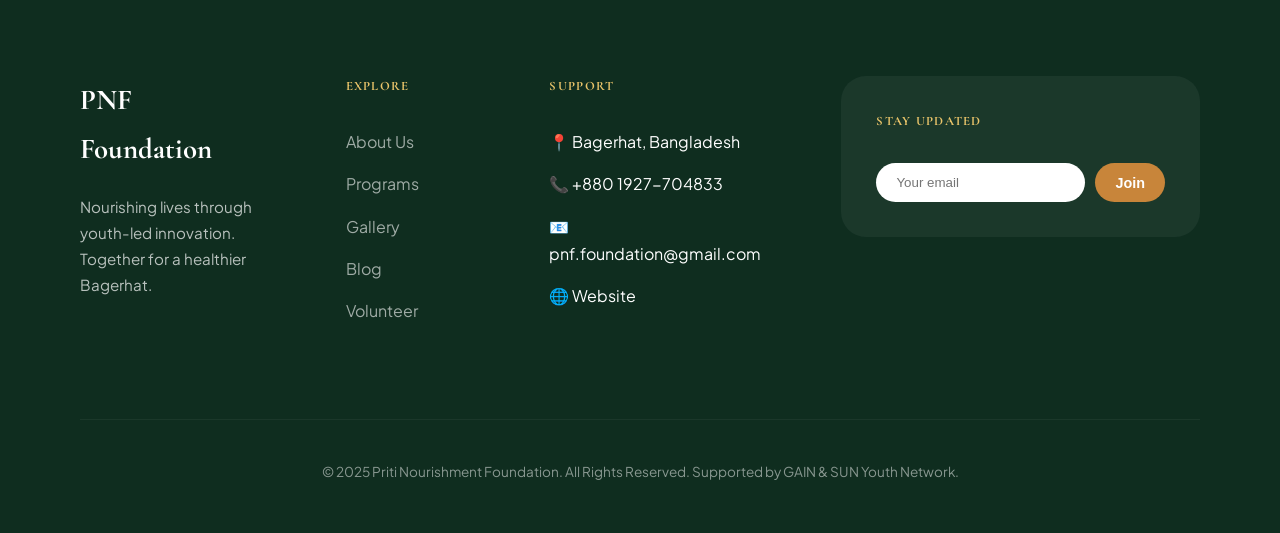
==== commit a7745abd: "Update index.html" ====
--- a/index.html
+++ b/index.html
@@ -4,7 +4,7 @@
 <head>
     <meta charset="UTF-8">
     <meta name="viewport" content="width=device-width, initial-scale=1.0">
-    <title>Priti Nourishment Foundation | Nourishing Hope</title>
+    <title>Nova Nourishment Foundation | Nourishing Hope</title>
     <link rel="stylesheet" href="css/style.css">
     <link
         href="https://fonts.googleapis.com/css2?family=Cormorant+Garamond:ital,wght@0,600;0,700;1,500&family=Plus+Jakarta+Sans:wght@400;600;800&family=Hind+Siliguri:wght@400;700&display=swap"
